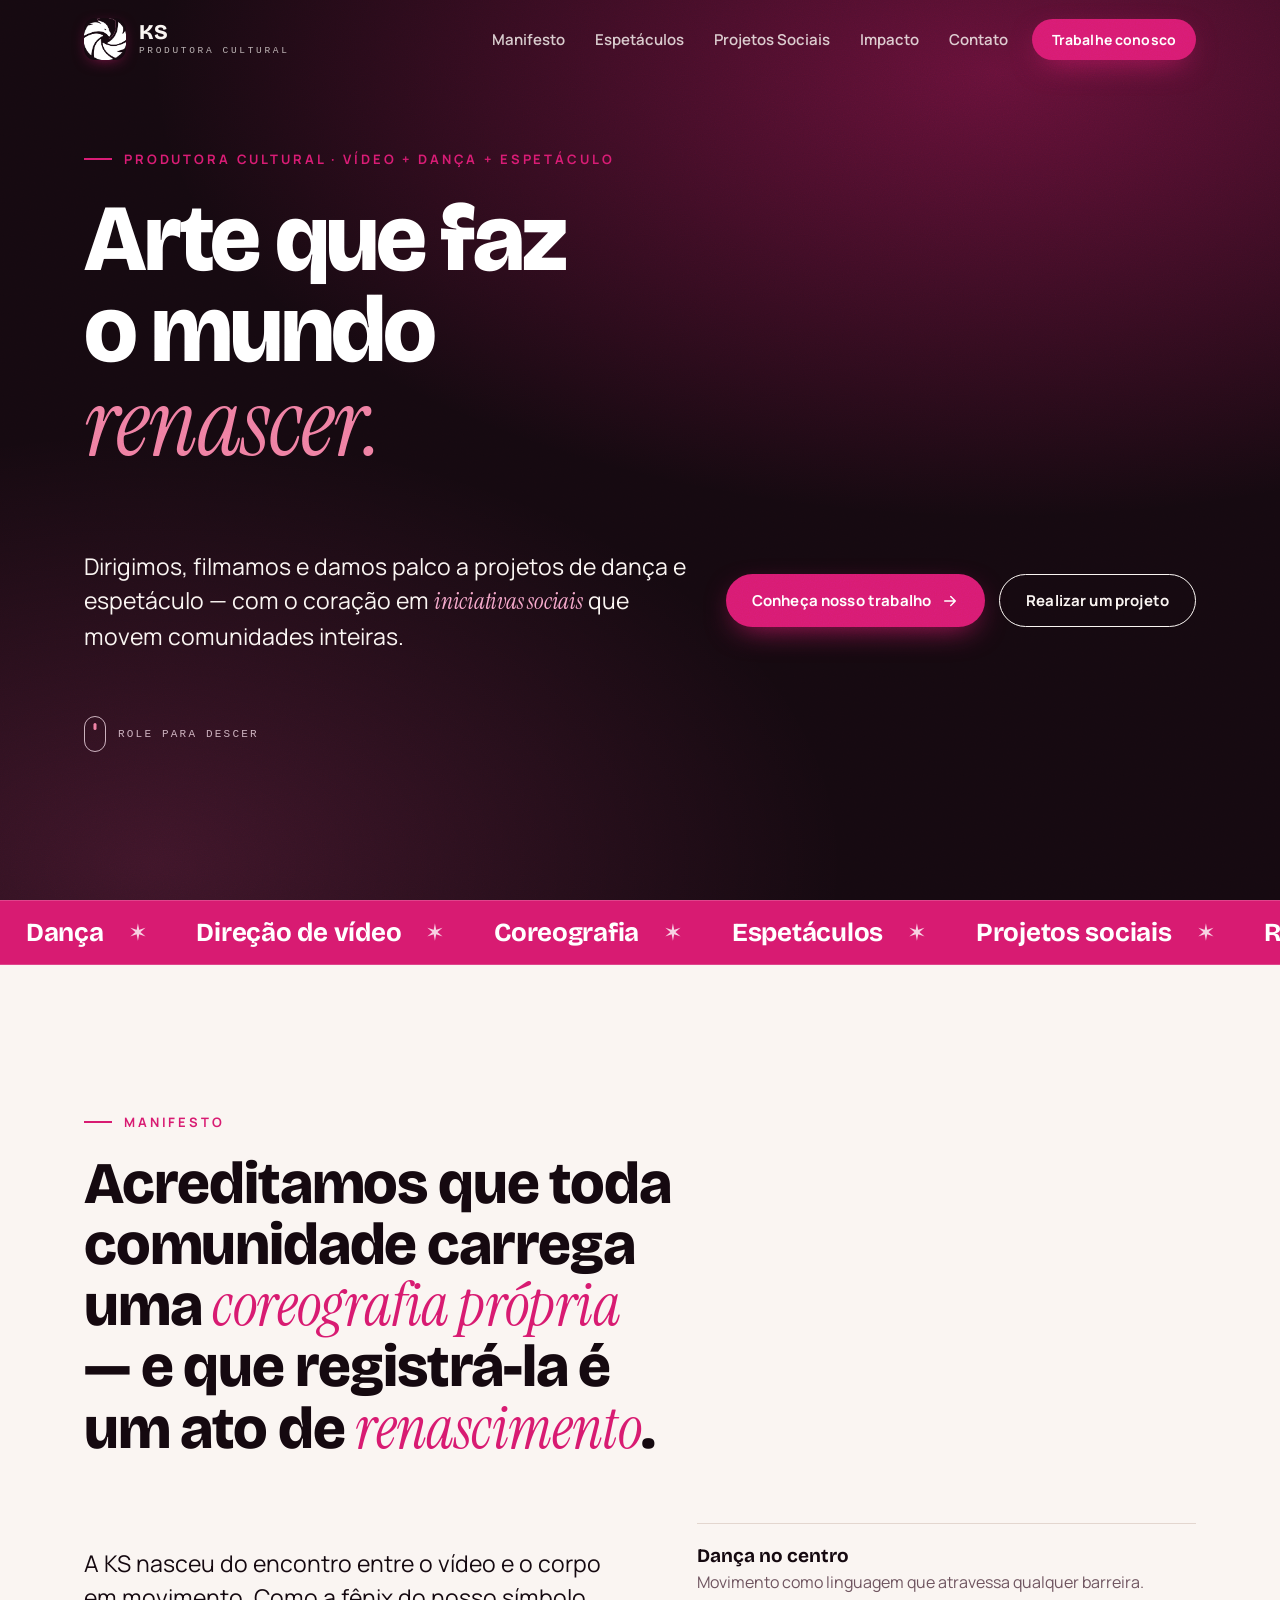
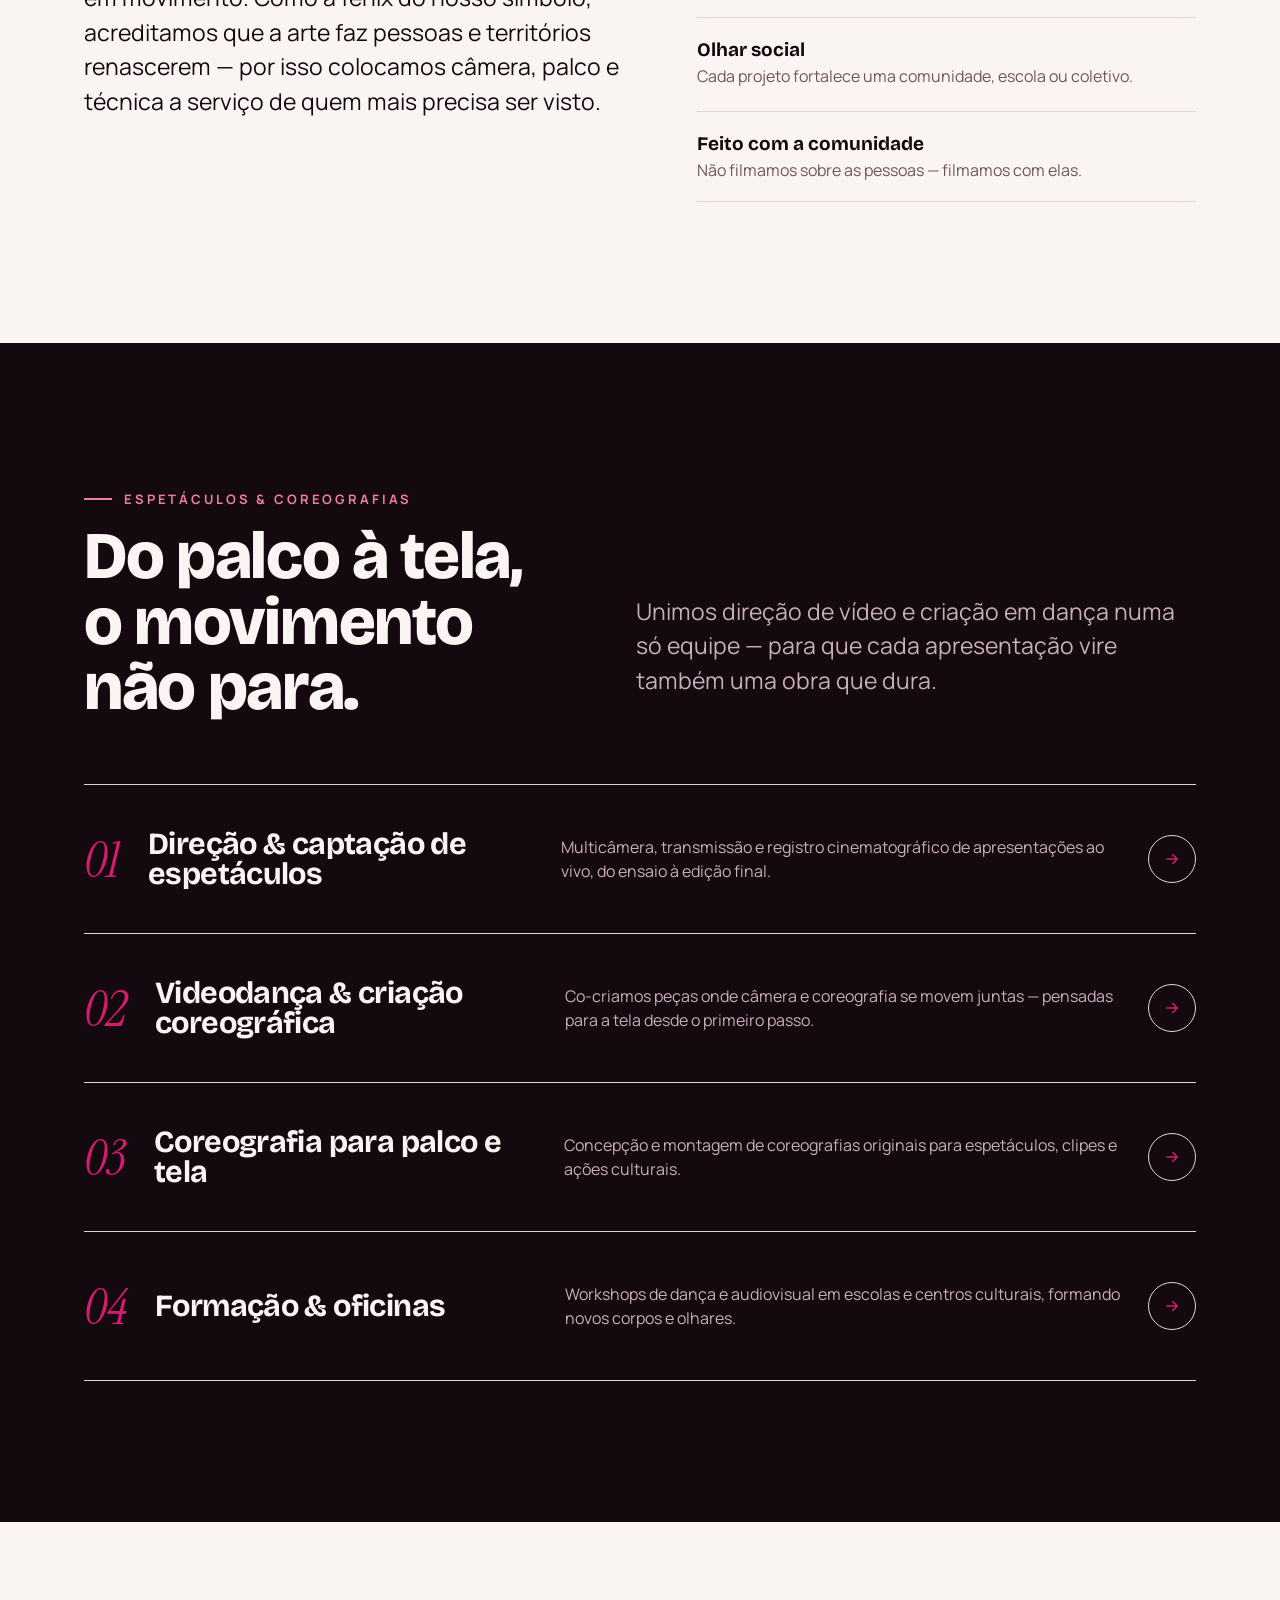
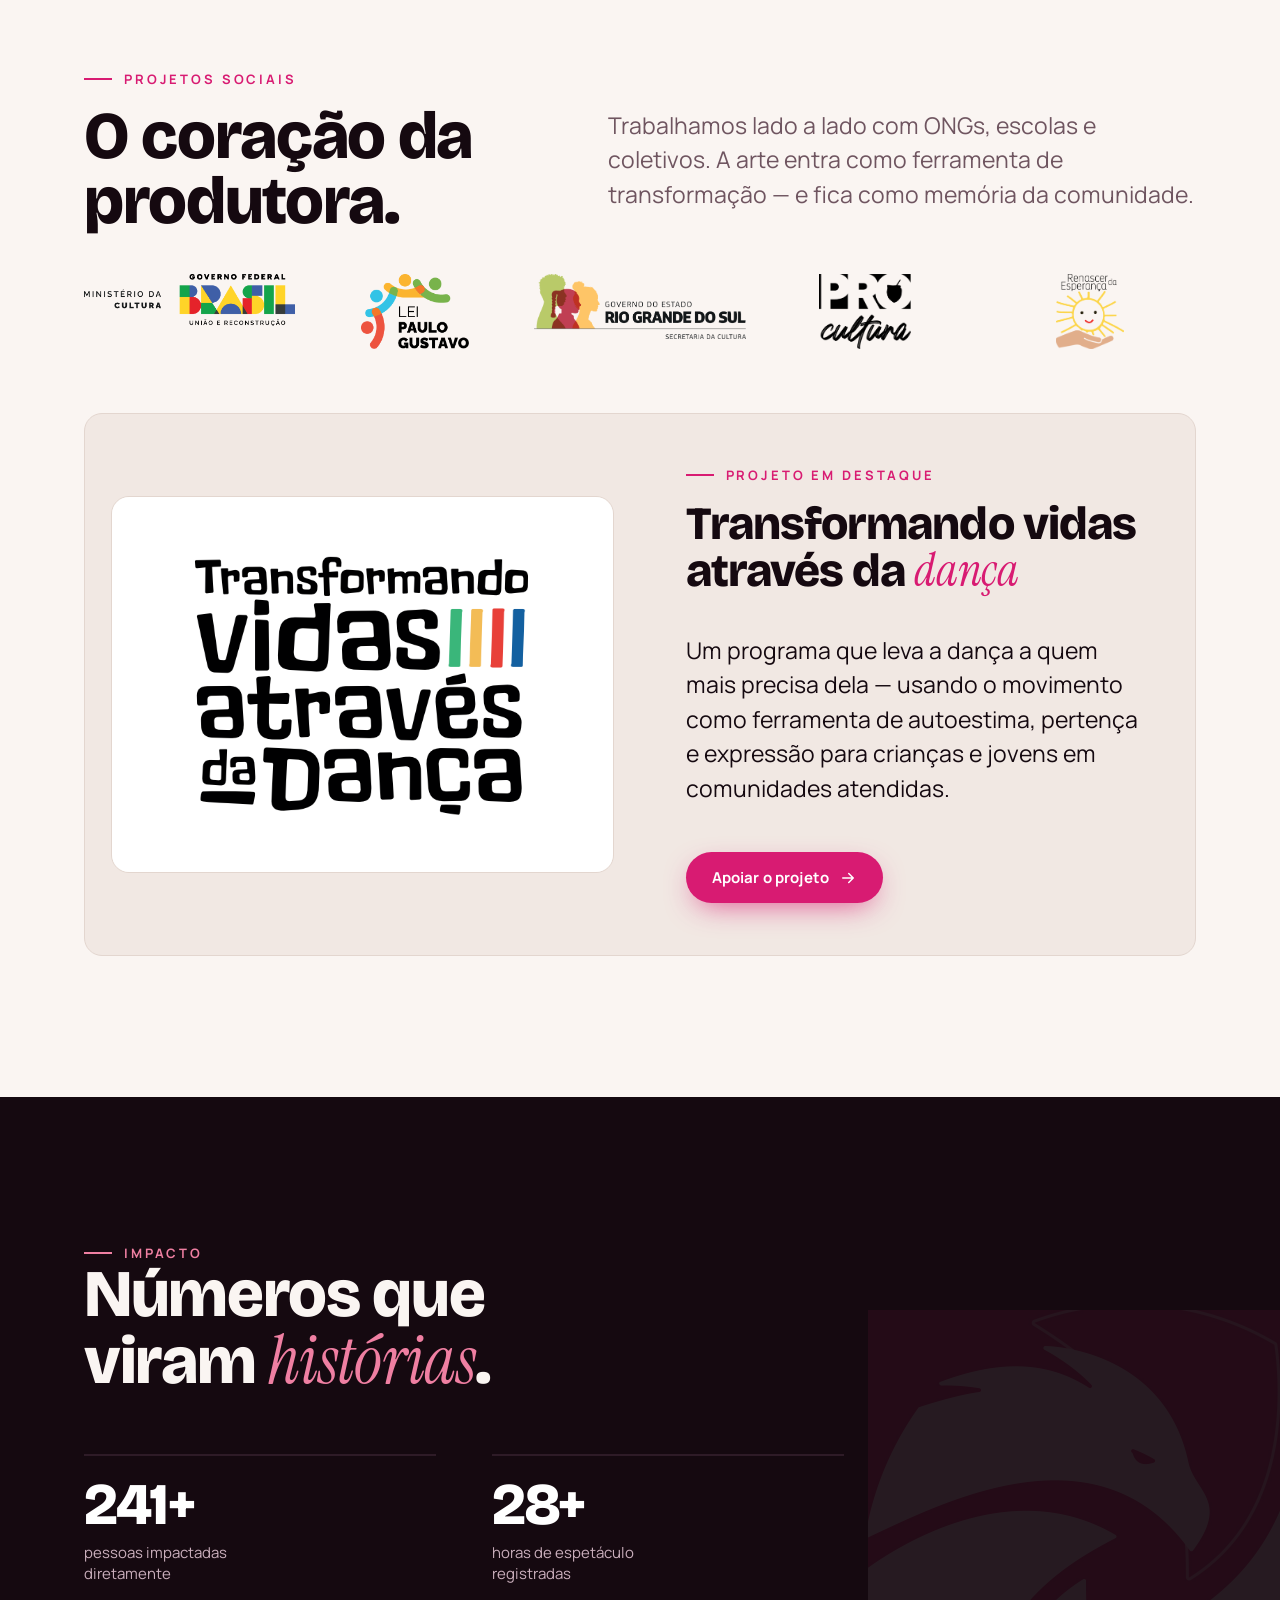
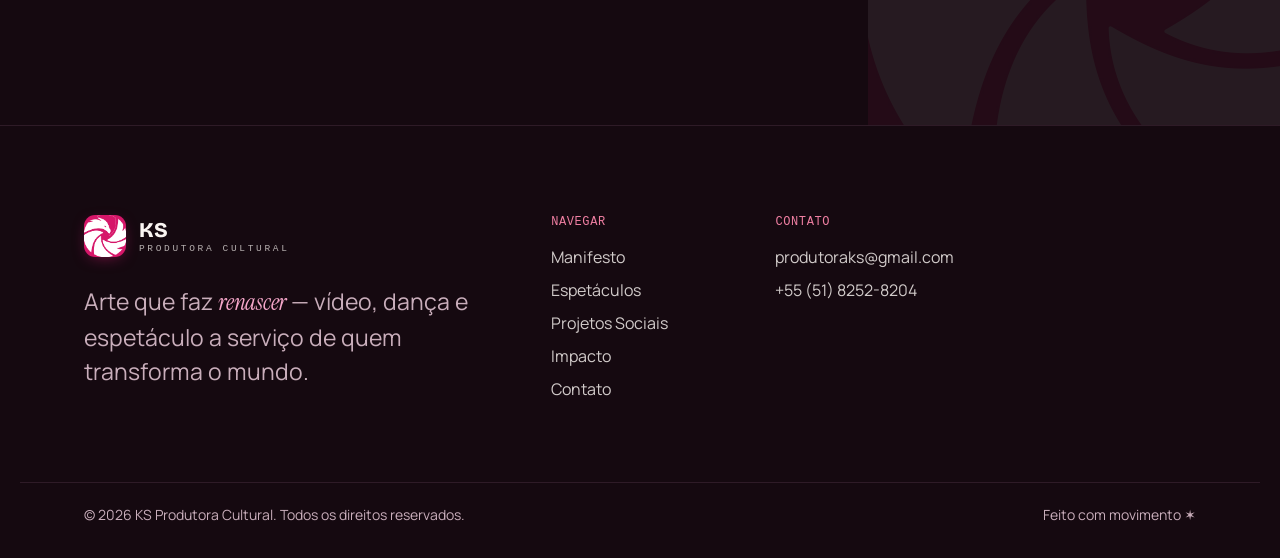
==== index.html @ 40578c67 "first" ====
<!DOCTYPE html>
<html lang="pt-BR">
<head>
  <meta charset="UTF-8" />
  <meta name="viewport" content="width=device-width, initial-scale=1.0" />
  <title>KS — Produtora Cultural · vídeo, dança e transformação</title>
  <meta name="description" content="Produtora cultural de vídeo, dança e espetáculo, com foco em projetos sociais que transformam comunidades." />

  <!-- fonts -->
  <link rel="preconnect" href="https://fonts.googleapis.com" />
  <link rel="preconnect" href="https://fonts.gstatic.com" crossorigin />
  <link href="https://fonts.googleapis.com/css2?family=Bricolage+Grotesque:opsz,wght@12..96,400;12..96,600;12..96,700;12..96,800&family=Manrope:wght@400;500;600;700;800&family=Instrument+Serif:ital@0;1&family=Anton&family=Archivo:wght@400..900&display=swap" rel="stylesheet" />

  <link rel="stylesheet" href="css/styles.css" />
  <link rel="stylesheet" href="css/layout.css" />
  <link rel="stylesheet" href="css/sections.css" />
</head>
<body>
  <!-- ===================== NAV ===================== -->
  <header class="nav" id="nav">
    <div class="nav__inner wrap">
      <a href="#home" class="logo" aria-label="KS Produtora Cultural — início" data-nav-close>
        <span class="logo__mark"><img src="assets/logo.webp" alt="" /></span>
        <span class="logo__words">
          <strong>KS</strong>
          <em>produtora cultural</em>
        </span>
      </a>
      <nav class="nav__links" aria-label="Principal">
        <a href="#manifesto">Manifesto</a>
        <a href="#palco">Espetáculos</a>
        <a href="#social">Projetos Sociais</a>
        <a href="#impacto">Impacto</a>
        <a href="#contato">Contato</a>
      </nav>
      <a href="#contato" class="btn btn--mag nav__cta">Trabalhe conosco</a>
      <button class="nav__burger" id="burger" aria-label="Abrir menu" aria-expanded="false">
        <span></span><span></span><span></span>
      </button>
    </div>
    <div class="nav__sheet" id="navSheet">
      <a href="#manifesto" data-nav-close><span class="mono">01</span> Manifesto</a>
      <a href="#palco" data-nav-close><span class="mono">02</span> Espetáculos</a>
      <a href="#social" data-nav-close><span class="mono">03</span> Projetos Sociais</a>
      <a href="#impacto" data-nav-close><span class="mono">04</span> Impacto</a>
      <a href="#contato" data-nav-close><span class="mono">05</span> Contato</a>
      <a href="#contato" data-nav-close class="btn btn--mag" style="margin-top:18px;align-self:flex-start;">
        Trabalhe conosco
        <svg width="18" height="18" viewBox="0 0 24 24" fill="none" aria-hidden="true"><path d="M5 12h14M13 6l6 6-6 6" stroke="currentColor" stroke-width="2" stroke-linecap="round" stroke-linejoin="round"></path></svg>
      </a>
    </div>
  </header>

  <main>
    <!-- ===================== HERO ===================== -->
    <section id="home" class="hero">
      <div class="hero__bg">
      </div>
      <div class="hero__inner wrap">
        <span class="eyebrow hero__eyebrow">Produtora cultural · vídeo + dança + espetáculo</span>
        <h1 class="display hero__title">
          <span class="line"><span>Arte que faz o mundo</span></span>
          <span class="line line--rot">
            <span class="rotator"><span class="rotator__word serif-accent" id="rotator">renascer.</span></span>
          </span>
        </h1>

        <div class="hero__foot">
          <p class="lead">
            Dirigimos, filmamos e damos palco a projetos de dança e espetáculo — com o
            coração em <span class="serif-accent" style="color:var(--pink-soft);">iniciativas sociais</span> que
            movem comunidades inteiras.
          </p>
          <div class="hero__cta">
            <a href="#palco" class="btn btn--mag btn--arrow">Conheça nosso trabalho
              <svg width="18" height="18" viewBox="0 0 24 24" fill="none" aria-hidden="true"><path d="M5 12h14M13 6l6 6-6 6" stroke="currentColor" stroke-width="2" stroke-linecap="round" stroke-linejoin="round"></path></svg>
            </a>
            <a href="#contato" class="btn btn--ghost"><span>Realizar um projeto</span></a>
          </div>
        </div>

        <div class="hero__scroll">
          <span class="dot"></span> role para descer
        </div>
      </div>
    </section>

    <!-- ===================== MARQUEE ===================== -->
    <div class="marquee" aria-hidden="true">
      <div class="marquee__track">
        <span>Dança</span><span>Direção de vídeo</span><span>Coreografia</span><span>Espetáculos</span><span>Projetos sociais</span><span>Registro de palco</span><span>Videodança</span><span>Formação</span><span>Dança</span><span>Direção de vídeo</span><span>Coreografia</span><span>Espetáculos</span><span>Projetos sociais</span><span>Registro de palco</span><span>Videodança</span><span>Formação</span>
      </div>
    </div>

    <!-- ===================== MANIFESTO ===================== -->
    <section id="manifesto" class="section section--light manifesto">
      <div class="wrap">
        <span class="eyebrow reveal">Manifesto</span>
        <h2 class="manifesto__big reveal">
          Acreditamos que toda comunidade carrega uma
          <span class="serif-accent" style="color:var(--magenta);">coreografia própria</span> —
          e que registrá-la é um ato de <span class="serif-accent" style="color:var(--magenta);">renascimento</span>.
        </h2>
        <div class="manifesto__grid">
          <p class="lead reveal">
            A KS nasceu do encontro entre o vídeo e o corpo em movimento. Como a fênix do nosso
            símbolo, acreditamos que a arte faz pessoas e territórios renascerem — por isso colocamos
            câmera, palco e técnica a serviço de quem mais precisa ser visto.
          </p>
          <ul class="manifesto__list reveal">
            <li><strong>Dança no centro</strong><span class="muted">Movimento como linguagem que atravessa qualquer barreira.</span></li>
            <li><strong>Olhar social</strong><span class="muted">Cada projeto fortalece uma comunidade, escola ou coletivo.</span></li>
            <li><strong>Feito com a comunidade</strong><span class="muted">Não filmamos sobre as pessoas — filmamos com elas.</span></li>
          </ul>
        </div>
      </div>
    </section>

    <!-- ===================== PALCO ===================== -->
    <section id="palco" class="section section--ink palco">
      <div class="wrap">
        <div class="sec-head reveal">
          <div>
            <span class="eyebrow">Espetáculos & Coreografias</span>
            <h2 class="h2">Do palco à tela,<br />o movimento não para.</h2>
          </div>
          <p class="lead muted" style="max-width:40ch;">
            Unimos direção de vídeo e criação em dança numa só equipe — para que cada
            apresentação vire também uma obra que dura.
          </p>
        </div>
        <div class="palco__rows">
          <article class="palco__row reveal">
            <span class="palco__n serif-accent">01</span>
            <h3 class="h3 palco__t">Direção & captação de espetáculos</h3>
            <p class="palco__d muted">Multicâmera, transmissão e registro cinematográfico de apresentações ao vivo, do ensaio à edição final.</p>
            <span class="palco__arrow"><svg width="18" height="18" viewBox="0 0 24 24" fill="none" aria-hidden="true"><path d="M5 12h14M13 6l6 6-6 6" stroke="currentColor" stroke-width="2" stroke-linecap="round" stroke-linejoin="round"></path></svg></span>
          </article>
          <article class="palco__row reveal">
            <span class="palco__n serif-accent">02</span>
            <h3 class="h3 palco__t">Videodança & criação coreográfica</h3>
            <p class="palco__d muted">Co-criamos peças onde câmera e coreografia se movem juntas — pensadas para a tela desde o primeiro passo.</p>
            <span class="palco__arrow"><svg width="18" height="18" viewBox="0 0 24 24" fill="none" aria-hidden="true"><path d="M5 12h14M13 6l6 6-6 6" stroke="currentColor" stroke-width="2" stroke-linecap="round" stroke-linejoin="round"></path></svg></span>
          </article>
          <article class="palco__row reveal">
            <span class="palco__n serif-accent">03</span>
            <h3 class="h3 palco__t">Coreografia para palco e tela</h3>
            <p class="palco__d muted">Concepção e montagem de coreografias originais para espetáculos, clipes e ações culturais.</p>
            <span class="palco__arrow"><svg width="18" height="18" viewBox="0 0 24 24" fill="none" aria-hidden="true"><path d="M5 12h14M13 6l6 6-6 6" stroke="currentColor" stroke-width="2" stroke-linecap="round" stroke-linejoin="round"></path></svg></span>
          </article>
          <article class="palco__row reveal">
            <span class="palco__n serif-accent">04</span>
            <h3 class="h3 palco__t">Formação & oficinas</h3>
            <p class="palco__d muted">Workshops de dança e audiovisual em escolas e centros culturais, formando novos corpos e olhares.</p>
            <span class="palco__arrow"><svg width="18" height="18" viewBox="0 0 24 24" fill="none" aria-hidden="true"><path d="M5 12h14M13 6l6 6-6 6" stroke="currentColor" stroke-width="2" stroke-linecap="round" stroke-linejoin="round"></path></svg></span>
          </article>
        </div>
      </div>
    </section>

    <!-- ===================== SOCIAL ===================== -->
    <section id="social" class="section section--light social">
      <div class="wrap">
        <div class="sec-head reveal">
          <div>
            <span class="eyebrow">Projetos Sociais</span>
            <h2 class="h2">O coração da<br />produtora.</h2>
          </div>
          <p class="lead muted" style="max-width:42ch;">
            Trabalhamos lado a lado com ONGs, escolas e coletivos. A arte entra como
            ferramenta de transformação — e fica como memória da comunidade.
          </p>
    
      <div class="parceiros-logo">
        <div class="logos reveal">
          <img class="logo-ph" src="assets/parceiros/logo-09.png" />            
          <img class="logo-ph" src="assets/parceiros/logo-05.png" />
          <img class="logo-ph" src="assets/parceiros/logo-07.png" />
          <img class="logo-ph" src="assets/parceiros/logo-06.png" />
          <img class="logo-ph" src="assets/parceiros/logo-08.png" />            
        </div>
      </div>

        </div>

        <article class="feature reveal">
          <div class="ph feature__ph">
            <!-- <span class="ph__tag">logotipo do projeto</span> -->
              <img src="assets/logo-tvad.png" alt="Crianças dançando em um palco, sorrindo e se divertindo." />
          </div>
          <div class="feature__body">
            <span class="eyebrow">Projeto em destaque</span>
            <h3 class="feature__title">
              Transformando vidas através da
              <span class="serif-accent" style="color:var(--magenta);">dança</span>
            </h3>
            <p class="lead" style="max-width:46ch;">
              Um programa que leva a dança a quem mais precisa dela — usando o movimento
              como ferramenta de autoestima, pertença e expressão para crianças e jovens
              em comunidades atendidas.
            </p>
            <a href="#contato" class="btn btn--mag btn--arrow" style="margin-top:8px;">
              Apoiar o projeto
              <svg width="18" height="18" viewBox="0 0 24 24" fill="none" aria-hidden="true"><path d="M5 12h14M13 6l6 6-6 6" stroke="currentColor" stroke-width="2" stroke-linecap="round" stroke-linejoin="round"></path></svg>
            </a>
          </div>
        </article>
      </div>
    </section>
    

    <!-- ===================== IMPACTO ===================== -->
    <section id="impacto" class="section section--ink impacto">
      <img class="impacto__ghost" src="assets/logo.jpg" alt="" aria-hidden="true" />
      <div class="wrap">
        <span class="eyebrow reveal">Impacto</span>
        <h2 class="h2 reveal" style="max-width:16ch;margin-bottom:8px;">
          Números que viram <span class="serif-accent" style="color:var(--magenta-bright);">histórias</span>.
        </h2>
        <div class="stats">
          <div class="stat reveal">
            <span class="stat__n"><span class="countup" data-to="500" data-suffix="+">0</span></span>
            <span class="stat__l muted">pessoas impactadas diretamente</span>
          </div>
          <div class="stat reveal">
            <span class="stat__n"><span class="countup" data-to="60" data-suffix="+">0</span></span>
            <span class="stat__l muted">horas de espetáculo registradas</span>
          </div>
        </div>
      </div>
    </section>


    <!-- ===================== CONTATO ===================== -->
    <!-- <section id="contato" class="section section--light contato">
      <div class="wrap contato__grid">
        <div class="contato__left reveal">
          <span class="eyebrow">Contato</span>
          <h2 class="display contato__big">
            Vamos<br />criar<br /><span class="serif-accent" style="color:var(--magenta);">juntos?</span>
          </h2>
          <p class="lead muted" style="margin-top:20px;">
            Tem um projeto social, espetáculo ou edital em mente? Conte pra gente —
            respondemos em até 2 dias úteis.
          </p>
          <div class="contato__direct">
            <a href="mailto:produtoraks@gmail.com" class="contato__email">produtoraks@gmail.com</a>
          </div>
        </div>

        <form class="contato__form reveal" id="contatoForm">
          <label class="field">
            <span>Nome</span>
            <input required name="nome" placeholder="Seu nome ou organização" />
          </label>
          <label class="field">
            <span>E-mail</span>
            <input required type="email" name="email" placeholder="voce@email.com" />
          </label>
          <label class="field">
            <span>Tipo de projeto</span>
            <select name="tipo">
              <option>Projeto social</option>
              <option>Espetáculo / registro de palco</option>
              <option>Videodança / criação</option>
              <option>Edital / captação</option>
              <option>Outro</option>
            </select>
          </label>
          <label class="field">
            <span>Mensagem</span>
            <textarea required name="msg" rows="4" placeholder="Conte sobre a sua ideia…"></textarea>
          </label>
          <button type="submit" class="btn btn--mag btn--arrow" style="justify-content:center;">
            Enviar mensagem
            <svg width="18" height="18" viewBox="0 0 24 24" fill="none" aria-hidden="true"><path d="M5 12h14M13 6l6 6-6 6" stroke="currentColor" stroke-width="2" stroke-linecap="round" stroke-linejoin="round"></path></svg>
          </button>
        </form>
      </div>
    </section> -->
  </main>

  <!-- ===================== FOOTER ===================== -->
  <footer class="footer section--ink">
    <div class="wrap footer__top">
      <div class="footer__brand">
        <a href="#home" class="logo" aria-label="KS Produtora Cultural — início" data-nav-close>
          <span class="logo__mark"><img src="assets/logo.jpg" alt="" /></span>
          <span class="logo__words">
            <strong>KS</strong>
            <em>produtora cultural</em>
          </span>
        </a>
        <p class="lead muted" style="margin-top:22px;max-width:34ch;">
          Arte que faz <span class="serif-accent" style="color:var(--pink-soft);">renascer</span> —
          vídeo, dança e espetáculo a serviço de quem transforma o mundo.
        </p>
      </div>
      <div class="footer__cols">
        <div>
          <span class="mono footer__h">NAVEGAR</span>
          <a href="#manifesto">Manifesto</a>
          <a href="#palco">Espetáculos</a>
          <a href="#social">Projetos Sociais</a>
          <a href="#impacto">Impacto</a>
          <a href="#contato">Contato</a>
        </div>
        <div>
          <span class="mono footer__h">CONTATO</span>
          <a href="mailto:produtoraks@gmail.com">produtoraks@gmail.com</a>
          <a href="tel:+555182528204">+55 (51) 8252-8204</a>
        </div>
      </div>
    </div>
    <div class="wrap footer__bot">
      <span class="muted">© <span id="year">2026</span> KS Produtora Cultural. Todos os direitos reservados.</span>
      <span class="muted">Feito com movimento ✶</span>
    </div>
  </footer>

  <!-- app (JS puro) -->
  <script src="js/main.js"></script>
</body>
</html>
---- css/styles.css ----
/* ============================================================
   KS — Produtora Cultural  ·  base styles
   ============================================================ */

:root {
  /* brand */
  --magenta: #d81b72;
  --magenta-bright: #ff4d9d;
  --pink-soft: #f7a8cb;
  --pink-line: #ef8fbb;

  /* neutrals — warm */
  --ink: #150910;          /* near-black warm plum */
  --ink-2: #21121b;        /* raised dark surface */
  --ink-3: #2e1b27;        /* hairlines on dark */
  --cream: #faf5f2;        /* warm off-white */
  --cream-2: #f1e8e3;      /* raised light surface */
  --line-light: #e3d6cf;   /* hairlines on light */
  --muted-on-dark: #c9aebb;
  --muted-on-light: #6f5560;

  /* type */
  --display: "Bricolage Grotesque", "Arial Black", sans-serif;
  --serif: "Instrument Serif", Georgia, serif;
  --body: "Manrope", system-ui, sans-serif;

  --maxw: 1240px;
  --gut: clamp(20px, 5vw, 64px);
  --radius: 18px;

  color-scheme: dark;
}

* { box-sizing: border-box; }

html { scroll-behavior: smooth; }

body {
  margin: 0;
  font-family: var(--body);
  background: var(--ink);
  color: var(--cream);
  -webkit-font-smoothing: antialiased;
  text-rendering: optimizeLegibility;
  overflow-x: hidden;
}

img { max-width: 100%; display: block; }
a { color: inherit; text-decoration: none; }
button { font-family: inherit; cursor: pointer; }

::selection { background: var(--magenta); color: #fff; }

/* ---------- layout primitives ---------- */
.wrap { max-width: var(--maxw); margin: 0 auto; padding-inline: var(--gut); }
.section { padding-block: clamp(72px, 11vw, 150px); position: relative; }
.section--light { background: var(--cream); color: var(--ink); }
.section--ink { background: var(--ink); color: var(--cream); }

/* ---------- type scale ---------- */
.eyebrow {
  font-family: var(--body);
  font-weight: 700;
  font-size: 13px;
  letter-spacing: .22em;
  text-transform: uppercase;
  display: inline-flex;
  align-items: center;
  gap: 12px;
  color: var(--magenta);
}
.eyebrow::before {
  content: "";
  width: 28px; height: 2px;
  background: currentColor;
  display: inline-block;
}
.section--ink .eyebrow { color: var(--magenta-bright); }

h1, h2, h3 { font-family: var(--display); font-weight: 800; margin: 0; line-height: 0.98; letter-spacing: -0.02em; }

.display {
  font-size: clamp(48px, 9vw, 132px);
  line-height: 0.92;
  letter-spacing: -0.03em;
  text-wrap: balance;
}
.h2 { font-size: clamp(34px, 5.2vw, 72px); text-wrap: balance; }
.h3 { font-size: clamp(22px, 2.4vw, 32px); }

.serif-accent {
  font-family: var(--serif);
  font-weight: 400;
  font-style: italic;
  letter-spacing: -0.01em;
}

.lead {
  font-size: clamp(18px, 2vw, 23px);
  line-height: 1.5;
  font-weight: 400;
  max-width: 62ch;
}
.muted { color: var(--muted-on-light); }
.section--ink .muted { color: var(--muted-on-dark); }

/* ---------- buttons ---------- */
.btn {
  display: inline-flex; align-items: center; gap: 10px;
  border: none; border-radius: 100px;
  padding: 15px 26px;
  font-weight: 700; font-size: 15px; letter-spacing: .01em;
  transition: transform .25s cubic-bezier(.2,.8,.2,1), background .2s, color .2s, box-shadow .25s;
  white-space: nowrap;
}
.btn:hover { transform: translateY(-2px); }
.btn--mag { background: var(--magenta); color: #fff; box-shadow: 0 10px 30px -10px rgba(216,27,114,.8); }
.btn--mag:hover { background: var(--magenta-bright); box-shadow: 0 16px 40px -12px rgba(255,77,157,.9); }
.btn--ghost { background: transparent; color: inherit; border: 1.5px solid currentColor; }
.btn--ghost:hover { background: currentColor; }
.btn--ghost:hover span { color: var(--ink); }
.section--light .btn--ghost:hover span { color: var(--cream-2); }
.btn--arrow svg { transition: transform .25s; }
.btn--arrow:hover svg { transform: translateX(4px); }

/* ---------- reveal on scroll ---------- */
.reveal {
  opacity: 0;
  transform: translateY(28px);
  transition: opacity .8s cubic-bezier(.2,.7,.2,1), transform .8s cubic-bezier(.2,.7,.2,1);
}
.reveal.in { opacity: 1; transform: none; }
/* frozen-clock contexts (no rAF/IO/transitions): show everything instantly */
html.anim-frozen .reveal { opacity: 1 !important; transform: none !important; transition: none !important; }
@media (prefers-reduced-motion: reduce) {
  .reveal { opacity: 1; transform: none; transition: none; }
  html { scroll-behavior: auto; }
}

/* ---------- image placeholders ---------- */
.ph {
  position: relative;
  background-color: var(--ink-2);
  background-image:
    repeating-linear-gradient(135deg,
      rgba(255,255,255,.035) 0 2px,
      transparent 2px 11px);
  border: 1px solid var(--ink-3);
  border-radius: var(--radius);
  overflow: hidden;
  display: flex; align-items: flex-end;
}
.section--light .ph {
  background-color: var(--cream-2);
  background-image:
    repeating-linear-gradient(135deg,
      rgba(0,0,0,.035) 0 2px,
      transparent 2px 11px);
  border-color: var(--line-light);
}
.ph__tag {
  font-family: ui-monospace, "SF Mono", Menlo, monospace;
  font-size: 11px;
  letter-spacing: .04em;
  color: var(--muted-on-dark);
  background: rgba(0,0,0,.45);
  backdrop-filter: blur(4px);
  padding: 5px 9px;
  border-radius: 7px;
  margin: 12px;
}
.section--light .ph__tag { color: var(--muted-on-light); background: rgba(255,255,255,.6); }

/* monospace UI label */
.mono {
  font-family: ui-monospace, "SF Mono", Menlo, monospace;
  font-size: 12px; letter-spacing: .05em;
}

/* hide scrollbar utility */
.no-sb { scrollbar-width: none; }
.no-sb::-webkit-scrollbar { display: none; }

/* ---------- tweak: disable motion ---------- */
.no-motion *, .no-motion *::after, .no-motion *::before {
  animation-duration: 0s !important;
  animation-iteration-count: 1 !important;
}
.no-motion .hero__ghost, .no-motion .impacto__ghost { animation: none !important; }
.no-motion .reveal { opacity: 1 !important; transform: none !important; }

/* ---------- tweak: film grain overlay ---------- */
.has-grain::after {
  content: "";
  position: fixed; inset: 0; z-index: 200; pointer-events: none;
  opacity: .5; mix-blend-mode: overlay;
  background-image: url("data:image/svg+xml,%3Csvg xmlns='http://www.w3.org/2000/svg' width='160' height='160'%3E%3Cfilter id='n'%3E%3CfeTurbulence type='fractalNoise' baseFrequency='0.85' numOctaves='2' stitchTiles='stitch'/%3E%3C/filter%3E%3Crect width='100%25' height='100%25' filter='url(%23n)' opacity='0.32'/%3E%3C/svg%3E");
}
---- css/layout.css ----
/* ============================================================
   layout.css — nav, logo, footer, hero, sections
   ============================================================ */

/* ---------------- NAV ---------------- */
.nav {
  position: fixed; inset: 0 0 auto 0; z-index: 90;
  transition: background .35s, box-shadow .35s, border-color .35s;
  border-bottom: 1px solid transparent;
}
.nav--solid {
  background: rgba(21,9,16);
  backdrop-filter: blur(14px) saturate(140%);
  border-bottom-color: var(--ink-3);
}
.nav__inner {
  display: flex; align-items: center; gap: 24px;
  height: 78px;
}
.nav__links {
  display: flex; gap: 30px; margin-left: auto;
  font-weight: 600; font-size: 15px;
}
.nav__links a { position: relative; padding: 4px 0; color: var(--cream); opacity: .82; transition: opacity .2s; }
.nav__links a:hover { opacity: 1; }
.nav__links a::after {
  content: ""; position: absolute; left: 0; bottom: -2px; height: 2px; width: 0;
  background: var(--magenta-bright); transition: width .25s;
}
.nav__links a:hover::after { width: 100%; }
.nav__cta { padding: 11px 20px; font-size: 14px; }

/* logo */
.logo { display: inline-flex; align-items: center; gap: 13px; }
.logo__mark {
  width: 42px; height: 42px; border-radius: 11px; overflow: hidden;
  flex: 0 0 auto; box-shadow: 0 4px 16px -6px rgba(216,27,114,.7);
}
.logo__mark img { width: 100%; height: 100%; object-fit: cover; }
.logo__words { display: flex; flex-direction: column; line-height: 1; }
.logo__words strong { font-family: var(--display); font-weight: 800; font-size: 21px; letter-spacing: .02em; }
.logo__words em {
  font-style: normal; font-family: ui-monospace, Menlo, monospace;
  font-size: 9.5px; letter-spacing: .28em; text-transform: uppercase; opacity: .7; margin-top: 3px;
}

/* burger */
.nav__burger { display: none; width: 44px; height: 44px; background: none; border: none; position: relative; margin-left: auto; }
.nav__burger span {
  position: absolute; left: 10px; right: 10px; height: 2px; background: var(--cream);
  transition: transform .3s, opacity .2s; border-radius: 2px;
}
.nav__burger span:nth-child(1) { top: 15px; }
.nav__burger span:nth-child(2) { top: 21px; }
.nav__burger span:nth-child(3) { top: 27px; }
.nav__burger.is-open span:nth-child(1) { transform: translateY(6px) rotate(45deg); }
.nav__burger.is-open span:nth-child(2) { opacity: 0; }
.nav__burger.is-open span:nth-child(3) { transform: translateY(-6px) rotate(-45deg); }

/* mobile sheet */
.nav__sheet {
  position: fixed; inset: 78px 0 0 0; z-index: 89;
  background: var(--ink); padding: 36px var(--gut);
  display: flex; flex-direction: column; gap: 6px;
  overflow-y: auto;
  visibility: hidden; pointer-events: none;
  transform: translateY(-110%);
  transition: transform .45s cubic-bezier(.2,.8,.2,1);
  border-top: 1px solid var(--ink-3);
}
.nav__sheet.is-open { transform: none; visibility: visible; pointer-events: auto; }
.nav__sheet a:not(.btn) {
  font-family: var(--display); font-weight: 700; font-size: 32px;
  padding: 12px 0; display: flex; align-items: baseline; gap: 14px;
  opacity: 0; transform: translateX(-16px); transition: opacity .4s, transform .4s;
}
.nav__sheet.is-open a:not(.btn) { opacity: 1; transform: none; }
.nav__sheet a .mono { color: var(--magenta-bright); font-size: 15px; }

@media (max-width: 900px) {
  .nav__links, .nav__cta { display: none; }
  .nav__burger { display: block; }
}

/* ---------------- HERO ---------------- */
.hero {
  position: relative; min-height: 100svh;
  display: flex; flex-direction: column; justify-content: center;
  overflow: hidden;
}
.hero__bg { position: absolute; inset: 0; z-index: 0; }
.hero__bg::after {
  content: ""; position: absolute; inset: 0;
  background:
    radial-gradient(120% 90% at 78% 8%, rgba(216,27,114,.42), transparent 55%),
    radial-gradient(90% 80% at 12% 96%, rgba(255,77,157,.18), transparent 60%),
    linear-gradient(180deg, rgba(21,9,16,.2), rgba(21,9,16,.86) 78%, var(--ink));
}
.hero__bg .ph { position: absolute; inset: 0; border: none; border-radius: 0; }
.hero__bg .ph__tag { position: absolute; top: 96px; right: 24px; margin: 0; z-index: 3; }

/* big spinning aperture ghost behind text */
.hero__ghost {
  position: absolute; z-index: 1; pointer-events: none;
  right: -8%; top: 50%; transform: translateY(-50%);
  width: min(58vw, 720px); aspect-ratio: 1; opacity: .14;
  mix-blend-mode: screen;
  animation: spin 60s linear infinite;
}
@keyframes spin { to { transform: translateY(-50%) rotate(360deg); } }
@media (prefers-reduced-motion: reduce) { .hero__ghost { animation: none; } }

.hero__inner { position: relative; z-index: 2; width: 100%; }
.hero__eyebrow { margin-bottom: 26px; }
.hero__title { color: #fff; font-size: clamp(46px, 7.4vw, 112px); line-height: 0.96; max-width: 15ch; }
.hero__title .line { display: block; }
.hero__title .line > span { display: inline-block; }
.line--rot { margin-top: .02em; }

/* kinetic rotating word */
.rotator { display: inline-block; }
.rotator__word { display: inline-block; color: var(--magenta-bright); }

.hero__foot {
  margin-top: clamp(34px, 5vw, 56px);
  display: flex; flex-wrap: wrap; align-items: center; gap: 22px 30px;
}
.hero__foot .lead { flex: 1 1 320px; }
.hero__cta { display: flex; gap: 14px; flex-wrap: wrap; }

.hero__scroll {
  margin-top: 40px; display: inline-flex; align-items: center; gap: 12px;
  font-family: ui-monospace, monospace; font-size: 11px; letter-spacing: .2em; text-transform: uppercase;
  color: var(--muted-on-dark);
}
.hero__scroll .dot { width: 22px; height: 36px; border: 1.5px solid var(--muted-on-dark); border-radius: 12px; position: relative; }
.hero__scroll .dot::after {
  content: ""; position: absolute; top: 6px; left: 50%; width: 3px; height: 7px; border-radius: 3px;
  background: var(--magenta-bright); transform: translateX(-50%);
  animation: scrolly 1.8s ease-in-out infinite;
}
@keyframes scrolly { 0%,100%{ opacity:0; transform: translate(-50%,0);} 40%{opacity:1;} 70%{ opacity:0; transform: translate(-50%,12px);} }

/* marquee strip */
.marquee {
  background: var(--magenta); color: #fff; overflow: hidden;
  border-block: 1px solid rgba(255,255,255,.18);
  padding-block: 16px;
}
.marquee__track { display: flex; gap: 0; white-space: nowrap; width: max-content; animation: slide 28s linear infinite; }
.marquee:hover .marquee__track { animation-play-state: paused; }
.marquee__track span {
  font-family: var(--display); font-weight: 700; font-size: clamp(18px, 2.2vw, 26px);
  letter-spacing: -.01em; padding-inline: 26px; display: inline-flex; align-items: center; gap: 26px;
}
.marquee__track span::after { content: "✶"; font-size: .7em; opacity: .8; }
@keyframes slide { to { transform: translateX(-50%); } }
@media (prefers-reduced-motion: reduce){ .marquee__track { animation: none; } }

/* ---------------- FOOTER ---------------- */
.footer { padding-block: clamp(56px, 7vw, 90px) 34px; border-top: 1px solid var(--ink-3); }
.footer__top { display: grid; grid-template-columns: 1.3fr 2fr; gap: 48px; }
.footer__cols { display: grid; grid-template-columns: repeat(3, 1fr); gap: 28px; }
.footer__cols > div { display: flex; flex-direction: column; gap: 11px; align-items: flex-start; }
.footer__h { color: var(--magenta-bright); margin-bottom: 6px; }
.footer__cols a { opacity: .82; transition: opacity .2s, color .2s; }
.footer__cols a:hover { opacity: 1; color: var(--pink-soft); }
.footer__bot {
  margin-top: clamp(40px, 6vw, 70px); padding-top: 22px; border-top: 1px solid var(--ink-3);
  display: flex; justify-content: space-between; gap: 16px; flex-wrap: wrap; font-size: 14px;
}
@media (max-width: 760px) {
  .footer__top { grid-template-columns: 1fr; gap: 36px; }
  .footer__cols { grid-template-columns: 1fr 1fr; }
}
---- css/sections.css ----
/* ============================================================
   sections.css — content sections, cards, lightbox
   ============================================================ */

/* shared section head */
.sec-head {
  display: flex; align-items: flex-end; justify-content: space-between;
  gap: 20px 40px; flex-wrap: wrap; margin-bottom: clamp(36px, 5vw, 64px);
}
.sec-head > :first-child { flex: 1 1 360px; min-width: 0; }
.sec-head .eyebrow { margin-bottom: 16px; }
.filters { flex: 0 0 auto; align-self: flex-end; }

/* ---------------- MANIFESTO ---------------- */
.manifesto__big {
  font-size: clamp(30px, 4.6vw, 60px); line-height: 1.04; letter-spacing: -.02em;
  max-width: 18ch; margin: 22px 0 clamp(40px, 5vw, 64px);
  text-wrap: balance;
}
.manifesto__grid { display: grid; grid-template-columns: 1.1fr 1fr; gap: clamp(32px, 5vw, 72px); align-items: start; }
.manifesto__list { list-style: none; margin: 0; padding: 0; display: grid; gap: 4px; }
.manifesto__list li {
  display: grid; gap: 4px; padding: 20px 0; border-top: 1px solid var(--line-light);
}
.manifesto__list li:last-child { border-bottom: 1px solid var(--line-light); }
.manifesto__list strong { font-family: var(--display); font-weight: 700; font-size: 19px; }
@media (max-width: 800px){ .manifesto__grid { grid-template-columns: 1fr; } }

/* ---------------- TRABALHOS ---------------- */
.filters { display: flex; gap: 8px; flex-wrap: wrap; }
.chip {
  border: 1px solid var(--ink-3); background: transparent; color: var(--cream);
  border-radius: 100px; padding: 9px 17px; font-size: 14px; font-weight: 600;
  transition: all .2s; opacity: .8;
}
.chip:hover { opacity: 1; border-color: var(--magenta-bright); }
.chip--on { background: var(--magenta); border-color: var(--magenta); color: #fff; opacity: 1; }

.work-grid { display: grid; grid-template-columns: repeat(3, 1fr); gap: 22px; }
.work {
  background: none; border: none; padding: 0; text-align: left; color: inherit;
  display: flex; flex-direction: column; gap: 16px; grid-column: span 1;
}
.work--wide { grid-column: span 2; }
.work__ph { aspect-ratio: 4/3; align-items: flex-start; }
.work--wide .work__ph { aspect-ratio: 16/8; }
.work__ph .ph__tag { align-self: flex-start; }
.work__play {
  position: absolute; inset: 0; margin: auto; width: 64px; height: 64px;
  display: grid; place-items: center; border-radius: 50%;
  background: var(--magenta); color: #fff;
  transform: scale(.7); opacity: 0; transition: transform .3s, opacity .3s, background .2s;
  box-shadow: 0 12px 30px -8px rgba(216,27,114,.9);
}
.work:hover .work__play { transform: scale(1); opacity: 1; }
.work:hover .work__ph { border-color: var(--magenta); }
.work__meta { display: flex; flex-direction: column; gap: 6px; }
.work__cat { color: var(--magenta-bright); }
.work__ph, .work__play { transition: all .35s cubic-bezier(.2,.8,.2,1); }
@media (max-width: 820px){
  .work-grid { grid-template-columns: 1fr 1fr; }
  .work--wide { grid-column: span 2; }
}
@media (max-width: 540px){
  .work-grid { grid-template-columns: 1fr; }
  .work--wide, .work { grid-column: span 1; }
}

/* ---------------- PALCO ---------------- */
.palco__rows { display: grid; }
.palco__row {
  display: grid; grid-template-columns: auto 1.1fr 1.6fr auto; gap: 28px; align-items: center;
  padding: clamp(22px, 3vw, 34px) 0; border-top: 1px solid var(--line-light);
  transition: padding-left .3s;
}
.palco__row:last-child { border-bottom: 1px solid var(--line-light); }
.palco__row:hover { padding-left: 12px; }
.palco__n { font-size: clamp(34px, 4vw, 52px); color: var(--magenta); line-height: 1; }
.palco__t { font-weight: 700; }
.palco__d { font-size: 16px; line-height: 1.5; }
.palco__arrow {
  width: 48px; height: 48px; border-radius: 50%; border: 1.5px solid var(--line-light);
  display: grid; place-items: center; color: var(--magenta); transition: all .25s;
}
.palco__row:hover .palco__arrow { background: var(--magenta); color: #fff; border-color: var(--magenta); transform: rotate(-45deg); }
@media (max-width: 820px){
  .palco__row { grid-template-columns: auto 1fr; gap: 8px 20px; }
  .palco__d { grid-column: 1 / -1; }
  .palco__arrow { display: none; }
}

/* ---------------- SOCIAL ---------------- */
.cases { display: grid; grid-template-columns: repeat(2, 1fr); gap: 24px; }
.case {
  display: flex; flex-direction: column; gap: 20px;
  background: var(--cream-2); border: 1px solid var(--line-light); border-radius: var(--radius);
  padding: 16px; transition: transform .3s, box-shadow .3s;
}
.case:hover { transform: translateY(-4px); box-shadow: 0 24px 50px -28px rgba(216,27,114,.4); }
.case--big { grid-column: span 2; flex-direction: row; align-items: stretch; }
.case--big .case__ph { flex: 1 1 50%; }
.case--big .case__body { flex: 1 1 50%; justify-content: center; padding: 18px 20px; }
.case__ph { aspect-ratio: 16/10; }
.case--big .case__ph { aspect-ratio: auto; min-height: 280px; }
.case__body { display: flex; flex-direction: column; gap: 9px; padding: 4px 8px 14px; }
.case__stat { font-size: clamp(26px, 3vw, 40px); color: var(--magenta); line-height: 1; }
.case__place { color: var(--muted-on-light); }
.case__body p { font-size: 15.5px; line-height: 1.5; margin: 2px 0 6px; }
.case__link { display: inline-flex; align-items: center; gap: 8px; font-weight: 700; color: var(--magenta); }
.case__link svg { transition: transform .2s; }
.case__link:hover svg { transform: translateX(4px); }
@media (max-width: 760px){
  .cases { grid-template-columns: 1fr; }
  .case--big { grid-column: span 1; flex-direction: column; }
  .case--big .case__ph { min-height: 220px; }
}

/* single featured project */
.feature {
  display: grid; grid-template-columns: 1fr 1fr; gap: clamp(28px, 4vw, 56px);
  align-items: center;
  background: var(--cream-2); border: 1px solid var(--line-light);
  border-radius: var(--radius); padding: clamp(16px, 2.4vw, 26px);
}
.feature__ph { aspect-ratio: 4/3; align-items: center; justify-content: center; }
.feature__ph .ph__tag { margin: 0; }
.feature__body { display: flex; flex-direction: column; gap: 16px; align-items: flex-start; padding: clamp(8px, 2vw, 26px) clamp(8px, 2vw, 20px); }
.feature__title { font-family: var(--display); font-weight: 800; font-size: clamp(28px, 3.6vw, 48px); line-height: 1.02; letter-spacing: -.02em; margin: 0; }
@media (max-width: 760px){
  .feature { grid-template-columns: 1fr; }
  .feature__ph { aspect-ratio: 16/10; }
}

/* ---------------- IMPACTO ---------------- */
.impacto { overflow: hidden; }
.impacto__ghost {
  position: absolute; right: -10%; bottom: -20%; width: min(46vw, 540px);
  opacity: .07; pointer-events: none; mix-blend-mode: screen;
}
.stats {
  display: grid; grid-template-columns: repeat(2, minmax(0, 1fr));
  gap: 28px 56px; max-width: 760px;
  margin-top: clamp(36px, 5vw, 60px);
}
.stat { display: flex; flex-direction: column; gap: 10px; padding-top: 22px; border-top: 2px solid var(--ink-3); }
.stat__n { font-family: var(--display); font-weight: 800; font-size: clamp(40px, 4.6vw, 66px); line-height: .92; color: #fff; letter-spacing: -.03em; }
.stat__l { font-size: 15px; line-height: 1.4; max-width: 22ch; }
@media (max-width: 820px){ .stats { grid-template-columns: 1fr 1fr; gap: 20px; } }

/* ---------------- EQUIPE ---------------- */
.team { display: grid; grid-template-columns: repeat(4, 1fr); gap: 22px; }
.member { display: flex; flex-direction: column; gap: 8px; }
.member__ph { aspect-ratio: 3/4; margin-bottom: 6px; transition: border-color .25s; }
.member:hover .member__ph { border-color: var(--magenta); }
.member__name { font-family: var(--display); font-weight: 700; font-size: 19px; }
@media (max-width: 820px){ .team { grid-template-columns: 1fr 1fr; } }

/* ---------------- PARCEIROS ---------------- */
.parceiros__lead { margin: 0 0 26px; }
.logos { display: grid; grid-template-columns: repeat(5, 1fr); gap: 14px; }
.logo-ph { max-height: 75px; width: auto; justify-self: center; }
.parceiros-logo { padding-top: 20px }

@media (max-width: 820px){ .logos { grid-template-columns: repeat(3, 1fr); } }
@media (max-width: 480px){ .logos { grid-template-columns: repeat(2, 1fr); } }

/* ---------------- CONTATO ---------------- */
.contato__grid { display: grid; grid-template-columns: 1fr 1fr; gap: clamp(36px, 6vw, 90px); align-items: start; }
.contato__big { font-size: clamp(56px, 8vw, 110px); margin: 20px 0 0; color: var(--ink); }
.contato__direct { margin-top: 34px; display: flex; flex-direction: column; gap: 6px; }
.contato__email { font-family: var(--display); font-weight: 700; font-size: clamp(20px, 2.4vw, 28px); color: var(--magenta); }
.contato__email:hover { text-decoration: underline; }

.contato__form { display: grid; gap: 16px; background: var(--cream-2); border: 1px solid var(--line-light); border-radius: var(--radius); padding: clamp(22px, 3vw, 38px); }
.field { display: grid; gap: 7px; }
.field > span { font-weight: 700; font-size: 14px; }
.field input, .field select, .field textarea {
  font-family: inherit; font-size: 15px; color: var(--ink);
  background: #fff; border: 1.5px solid var(--line-light); border-radius: 11px;
  padding: 13px 15px; transition: border-color .2s, box-shadow .2s; width: 100%; resize: vertical;
}
.field input:focus, .field select:focus, .field textarea:focus {
  outline: none; border-color: var(--magenta); box-shadow: 0 0 0 4px rgba(216,27,114,.14);
}
.contato__ok { display: grid; gap: 12px; justify-items: start; text-align: left; padding: 18px 4px; }
.contato__ok-mark { font-size: 40px; color: var(--magenta); line-height: 1; }
@media (max-width: 820px){ .contato__grid { grid-template-columns: 1fr; } }

/* ---------------- LIGHTBOX ---------------- */
.lb { position: fixed; inset: 0; z-index: 120; display: grid; place-items: center; padding: 24px; }
.lb__scrim { position: absolute; inset: 0; background: rgba(8,3,6,.82); backdrop-filter: blur(8px); animation: fade .3s; }
.lb__card {
  position: relative; z-index: 1; width: min(960px, 100%);
  background: var(--ink-2); border: 1px solid var(--ink-3); border-radius: var(--radius); overflow: hidden;
  animation: pop .35s cubic-bezier(.2,.8,.2,1);
}
@keyframes fade { from { opacity: 0; } }
@keyframes pop { from { opacity: 0; transform: translateY(18px) scale(.98); } }
.lb__video { aspect-ratio: 16/9; }
.lb__video .ph__tag { font-size: 12px; }
.lb__big-play {
  position: absolute; inset: 0; margin: auto; width: 82px; height: 82px; border-radius: 50%;
  background: var(--magenta); color: #fff; display: grid; place-items: center;
  box-shadow: 0 16px 40px -10px rgba(216,27,114,.9);
}
.lb__meta { padding: 22px 26px 26px; display: flex; justify-content: space-between; align-items: flex-end; gap: 20px; flex-wrap: wrap; }
.lb__close {
  position: absolute; top: 14px; right: 14px; z-index: 3; width: 44px; height: 44px; border-radius: 50%;
  background: rgba(0,0,0,.5); color: #fff; border: 1px solid rgba(255,255,255,.2);
  font-size: 22px; line-height: 1; display: grid; place-items: center; transition: background .2s;
}
.lb__close:hover { background: var(--magenta); }
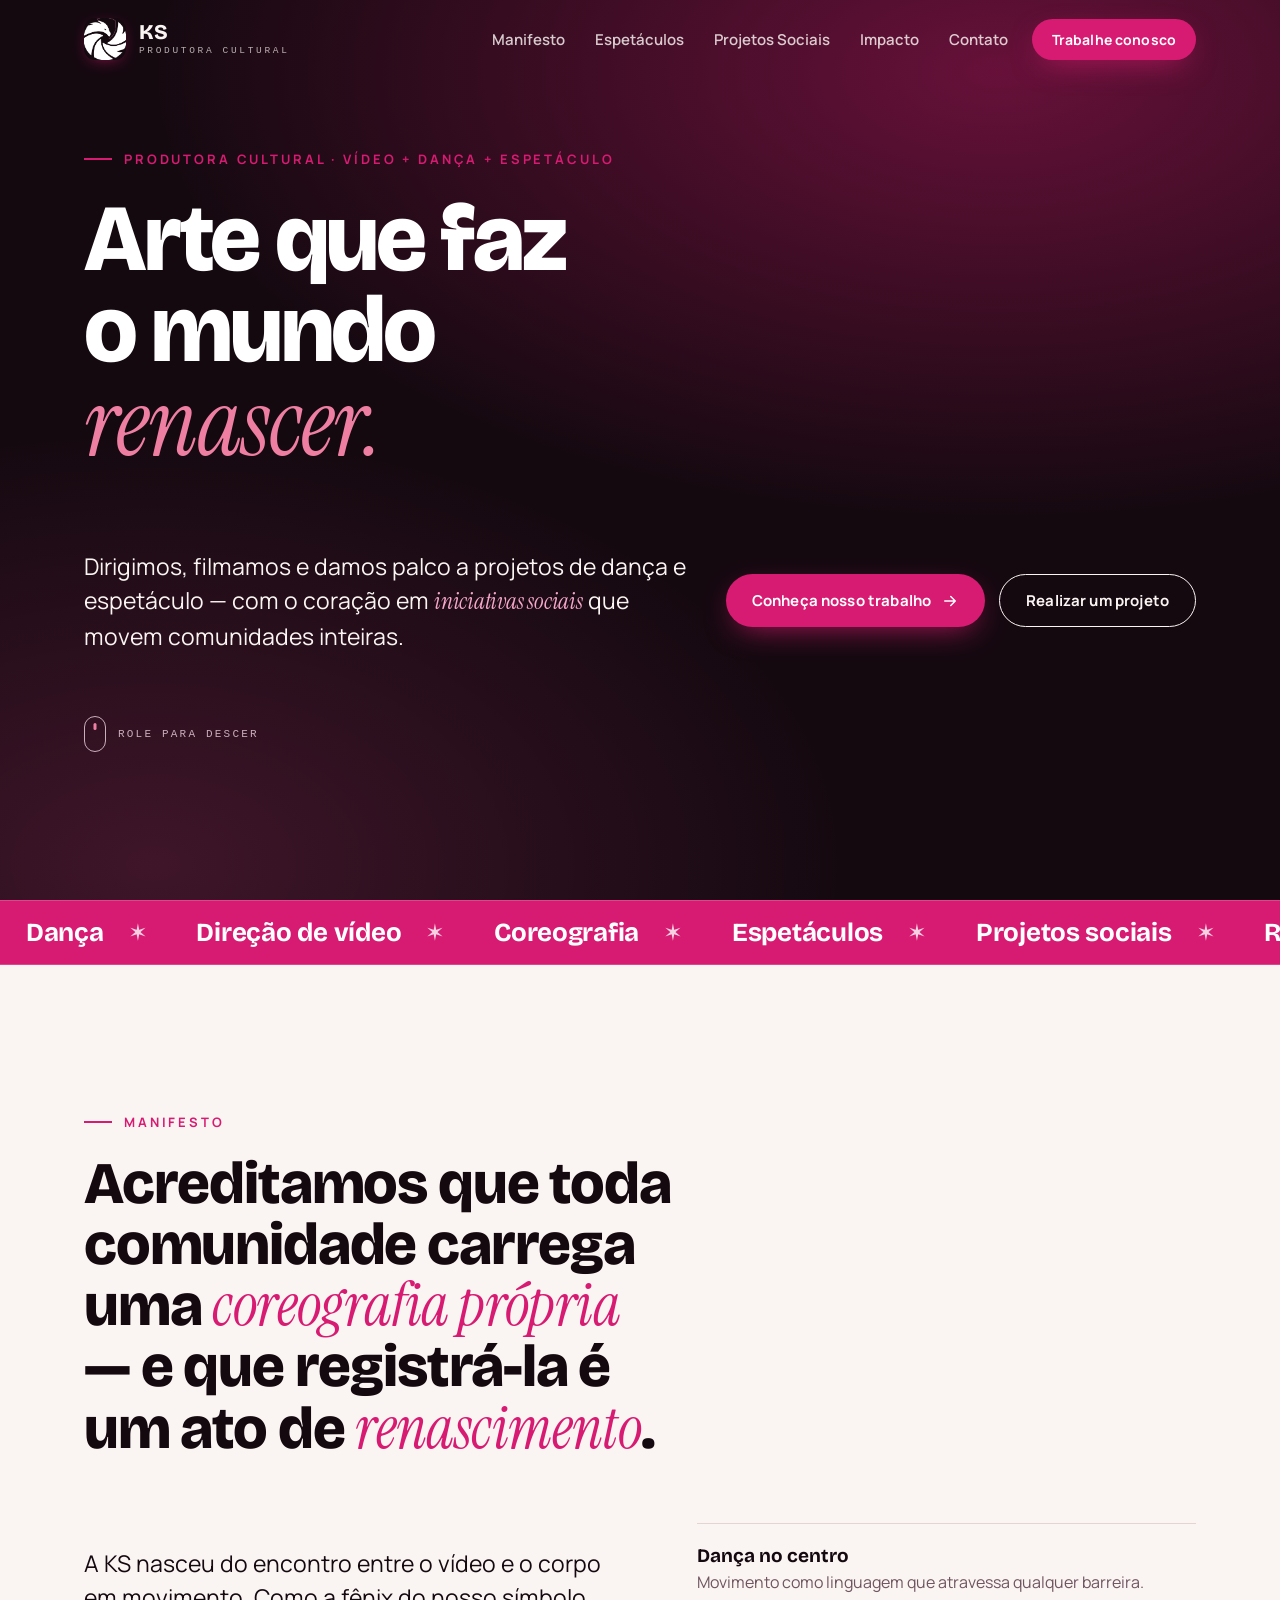
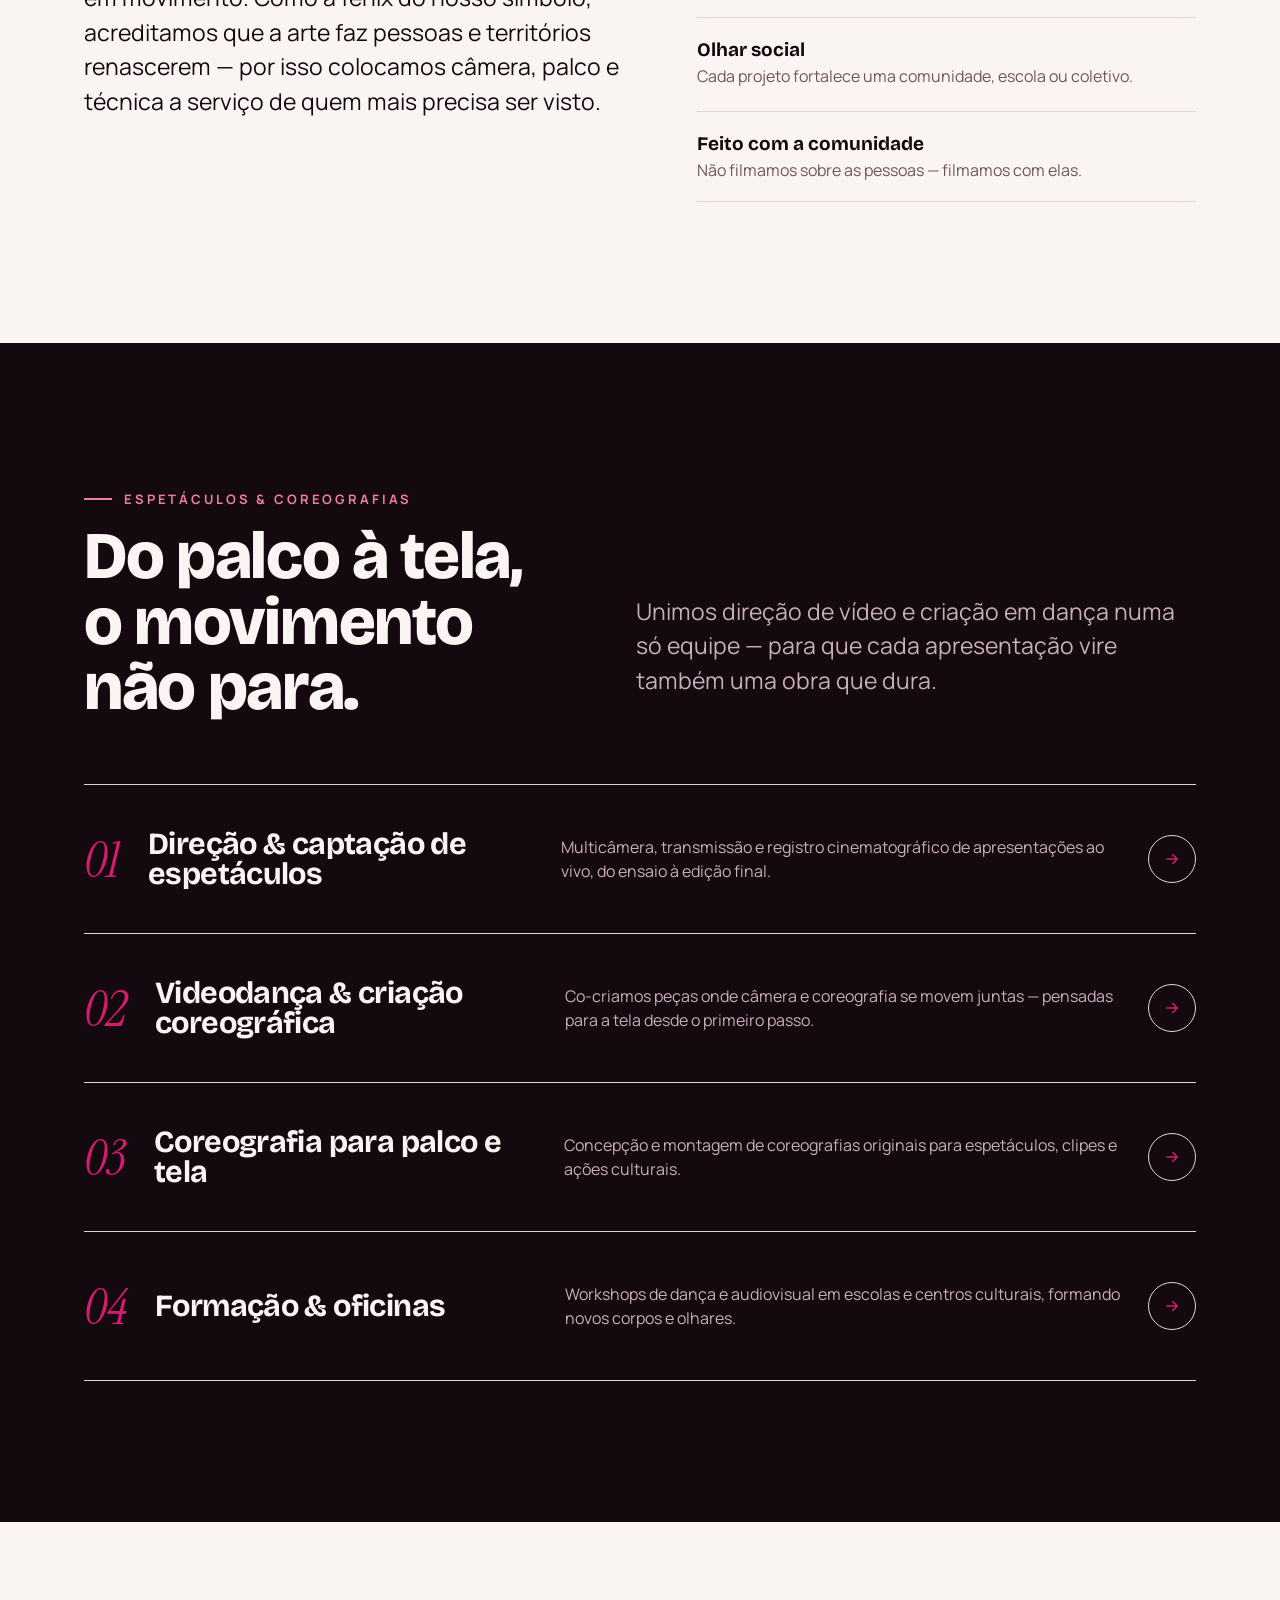
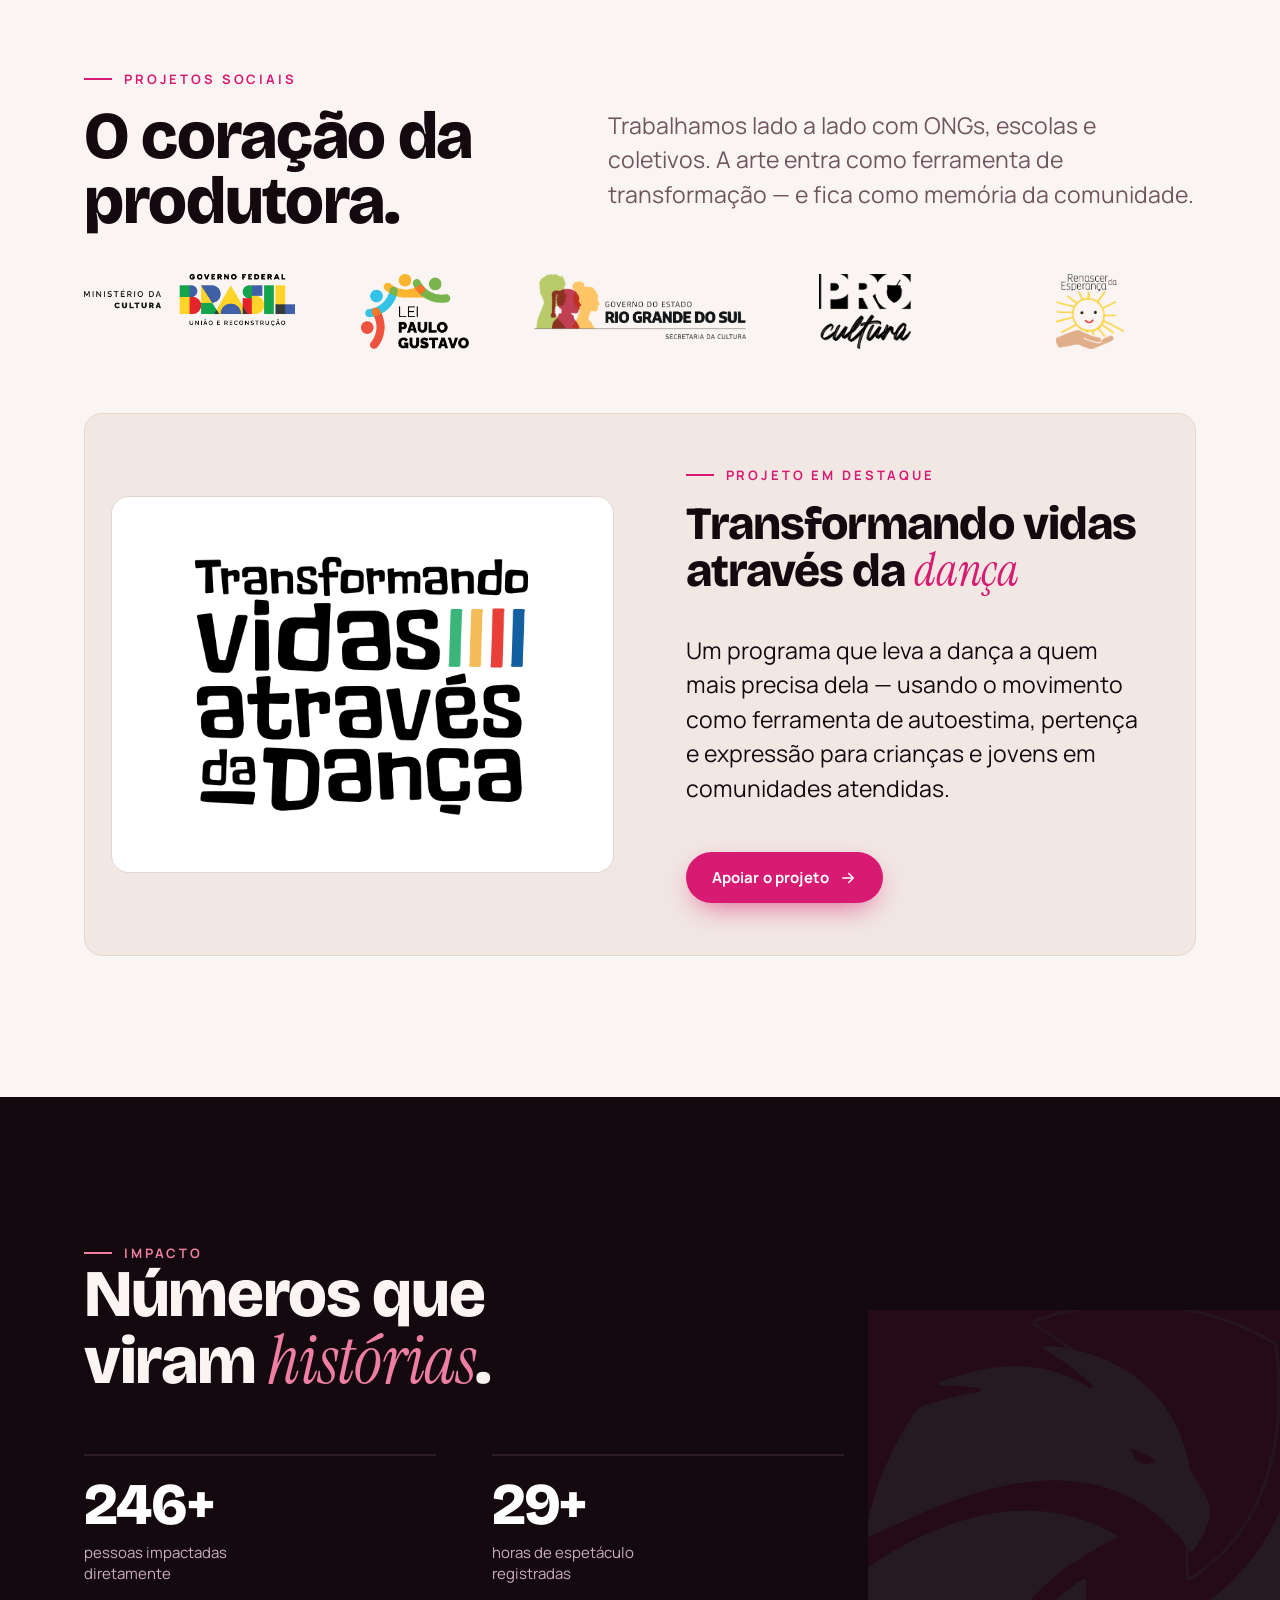
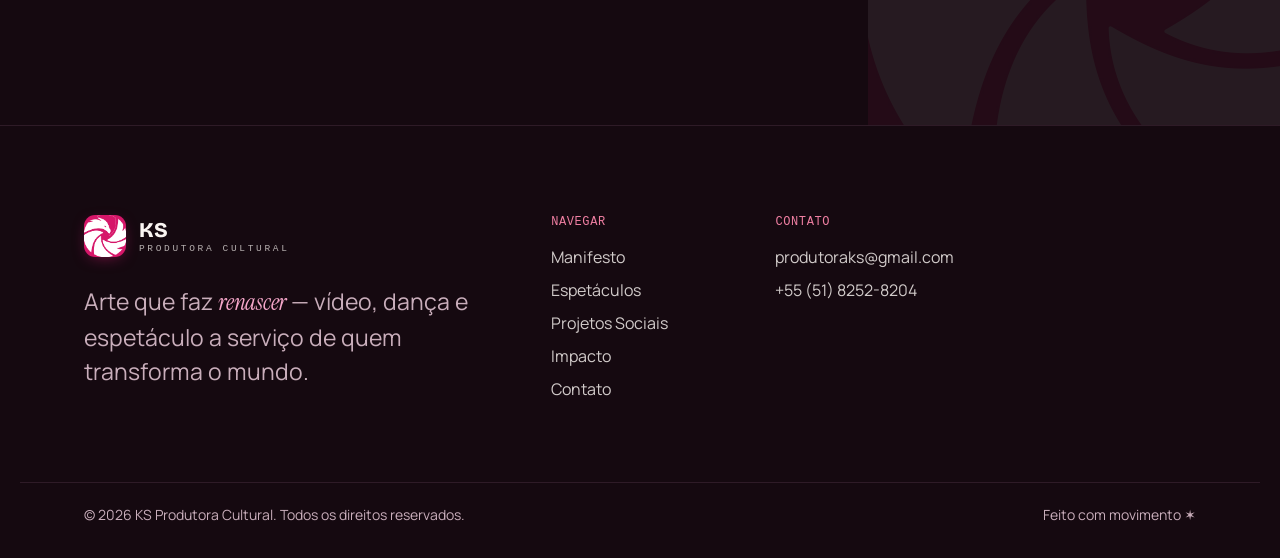
==== commit fbd3d8c6: "contato" ====
--- a/index.html
+++ b/index.html
@@ -33,7 +33,7 @@
         <a href="#impacto">Impacto</a>
         <a href="#contato">Contato</a>
       </nav>
-      <a href="#contato" class="btn btn--mag nav__cta">Trabalhe conosco</a>
+      <a href="https://wa.me/555182528204" class="btn btn--mag nav__cta">Trabalhe conosco</a>
       <button class="nav__burger" id="burger" aria-label="Abrir menu" aria-expanded="false">
         <span></span><span></span><span></span>
       </button>
@@ -43,8 +43,7 @@
       <a href="#palco" data-nav-close><span class="mono">02</span> Espetáculos</a>
       <a href="#social" data-nav-close><span class="mono">03</span> Projetos Sociais</a>
       <a href="#impacto" data-nav-close><span class="mono">04</span> Impacto</a>
-      <a href="#contato" data-nav-close><span class="mono">05</span> Contato</a>
-      <a href="#contato" data-nav-close class="btn btn--mag" style="margin-top:18px;align-self:flex-start;">
+      <a href="https://wa.me/555182528204" data-nav-close class="btn btn--mag" style="margin-top:18px;align-self:flex-start;">
         Trabalhe conosco
         <svg width="18" height="18" viewBox="0 0 24 24" fill="none" aria-hidden="true"><path d="M5 12h14M13 6l6 6-6 6" stroke="currentColor" stroke-width="2" stroke-linecap="round" stroke-linejoin="round"></path></svg>
       </a>
@@ -75,7 +74,7 @@
             <a href="#palco" class="btn btn--mag btn--arrow">Conheça nosso trabalho
               <svg width="18" height="18" viewBox="0 0 24 24" fill="none" aria-hidden="true"><path d="M5 12h14M13 6l6 6-6 6" stroke="currentColor" stroke-width="2" stroke-linecap="round" stroke-linejoin="round"></path></svg>
             </a>
-            <a href="#contato" class="btn btn--ghost"><span>Realizar um projeto</span></a>
+            <a href="https://wa.me/555182528204" class="btn btn--ghost"><span>Realizar um projeto</span></a>
           </div>
         </div>
 
--- a/css/styles.css
+++ b/css/styles.css
@@ -194,5 +194,5 @@
   content: "";
   position: fixed; inset: 0; z-index: 200; pointer-events: none;
   opacity: .5; mix-blend-mode: overlay;
-  background-image: url("data:image/svg+xml,%3Csvg xmlns='http://www.w3.org/2000/svg' width='160' height='160'%3E%3Cfilter id='n'%3E%3CfeTurbulence type='fractalNoise' baseFrequency='0.85' numOctaves='2' stitchTiles='stitch'/%3E%3C/filter%3E%3Crect width='100%25' height='100%25' filter='url(%23n)' opacity='0.32'/%3E%3C/svg%3E");
+  background-image: url("data:image/svg+xml,%3Csvg xmlns='https://www.w3.org/2000/svg' width='160' height='160'%3E%3Cfilter id='n'%3E%3CfeTurbulence type='fractalNoise' baseFrequency='0.85' numOctaves='2' stitchTiles='stitch'/%3E%3C/filter%3E%3Crect width='100%25' height='100%25' filter='url(%23n)' opacity='0.32'/%3E%3C/svg%3E");
 }
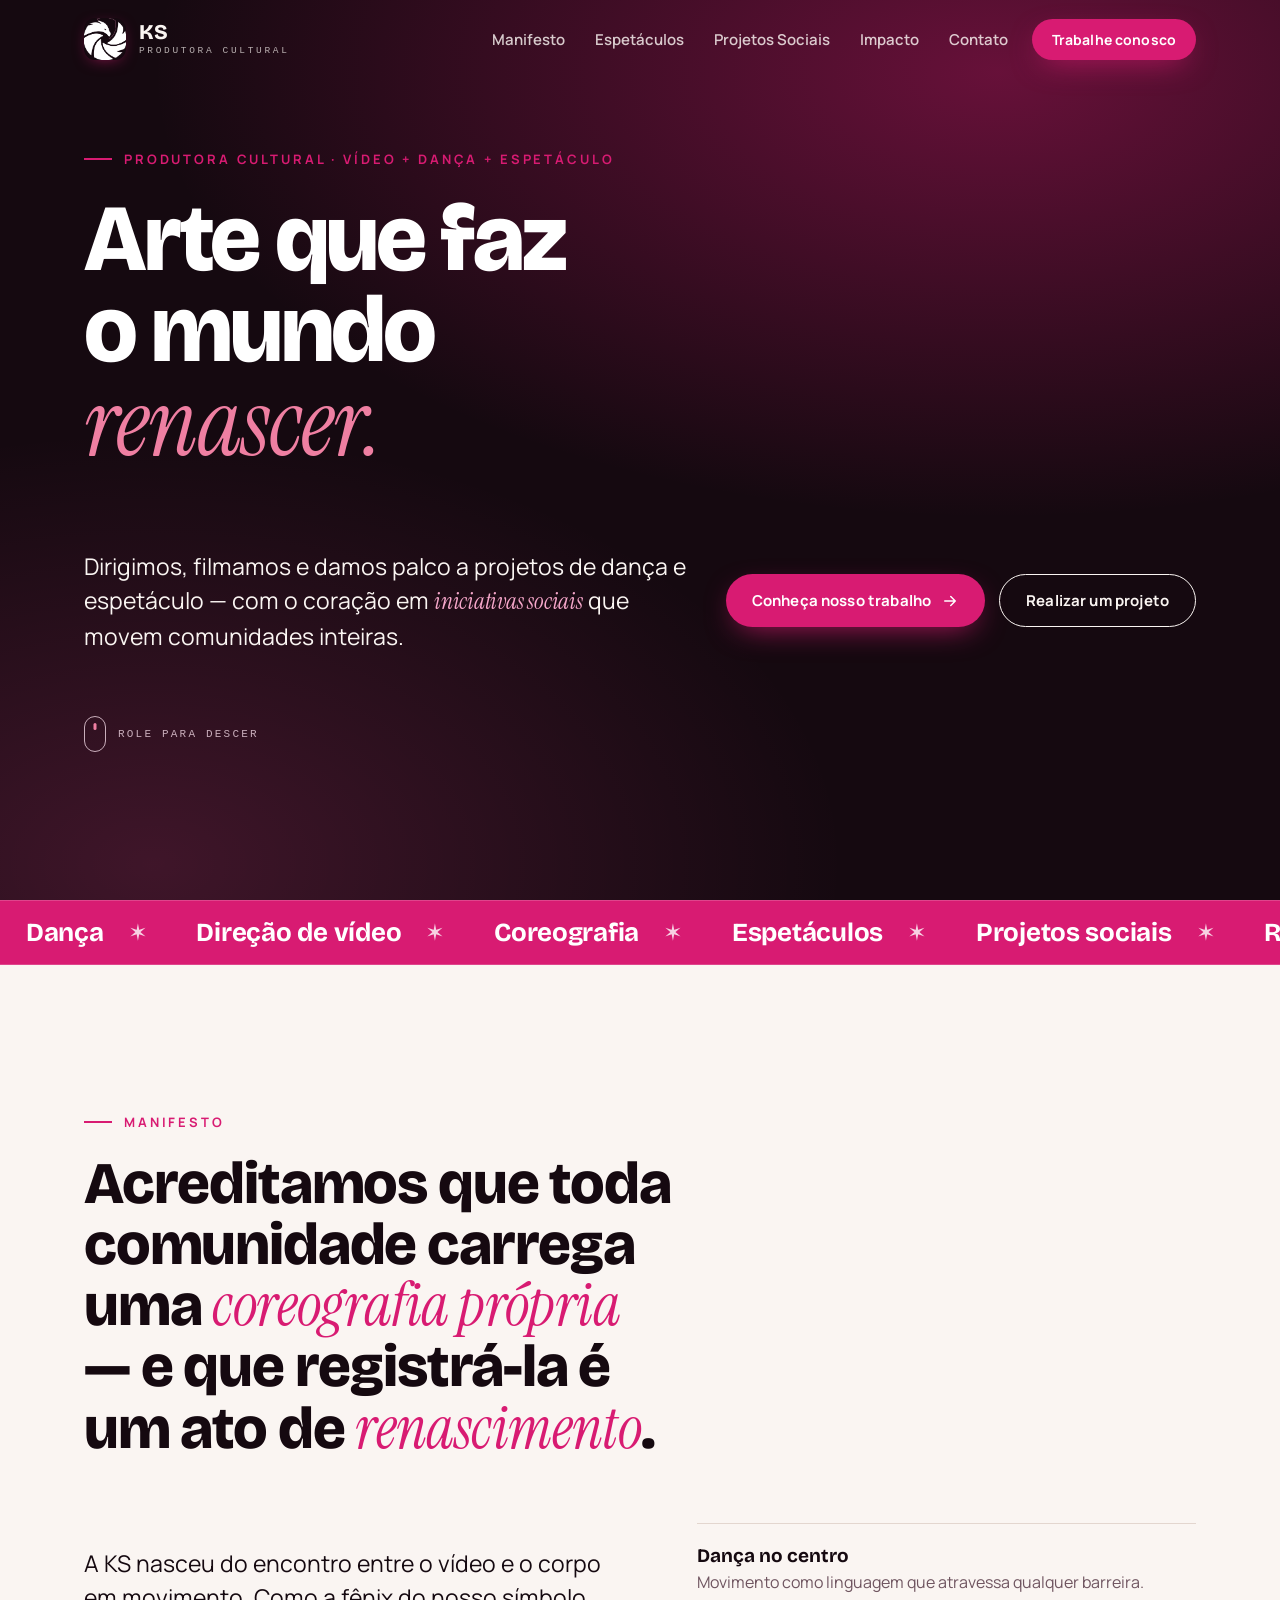
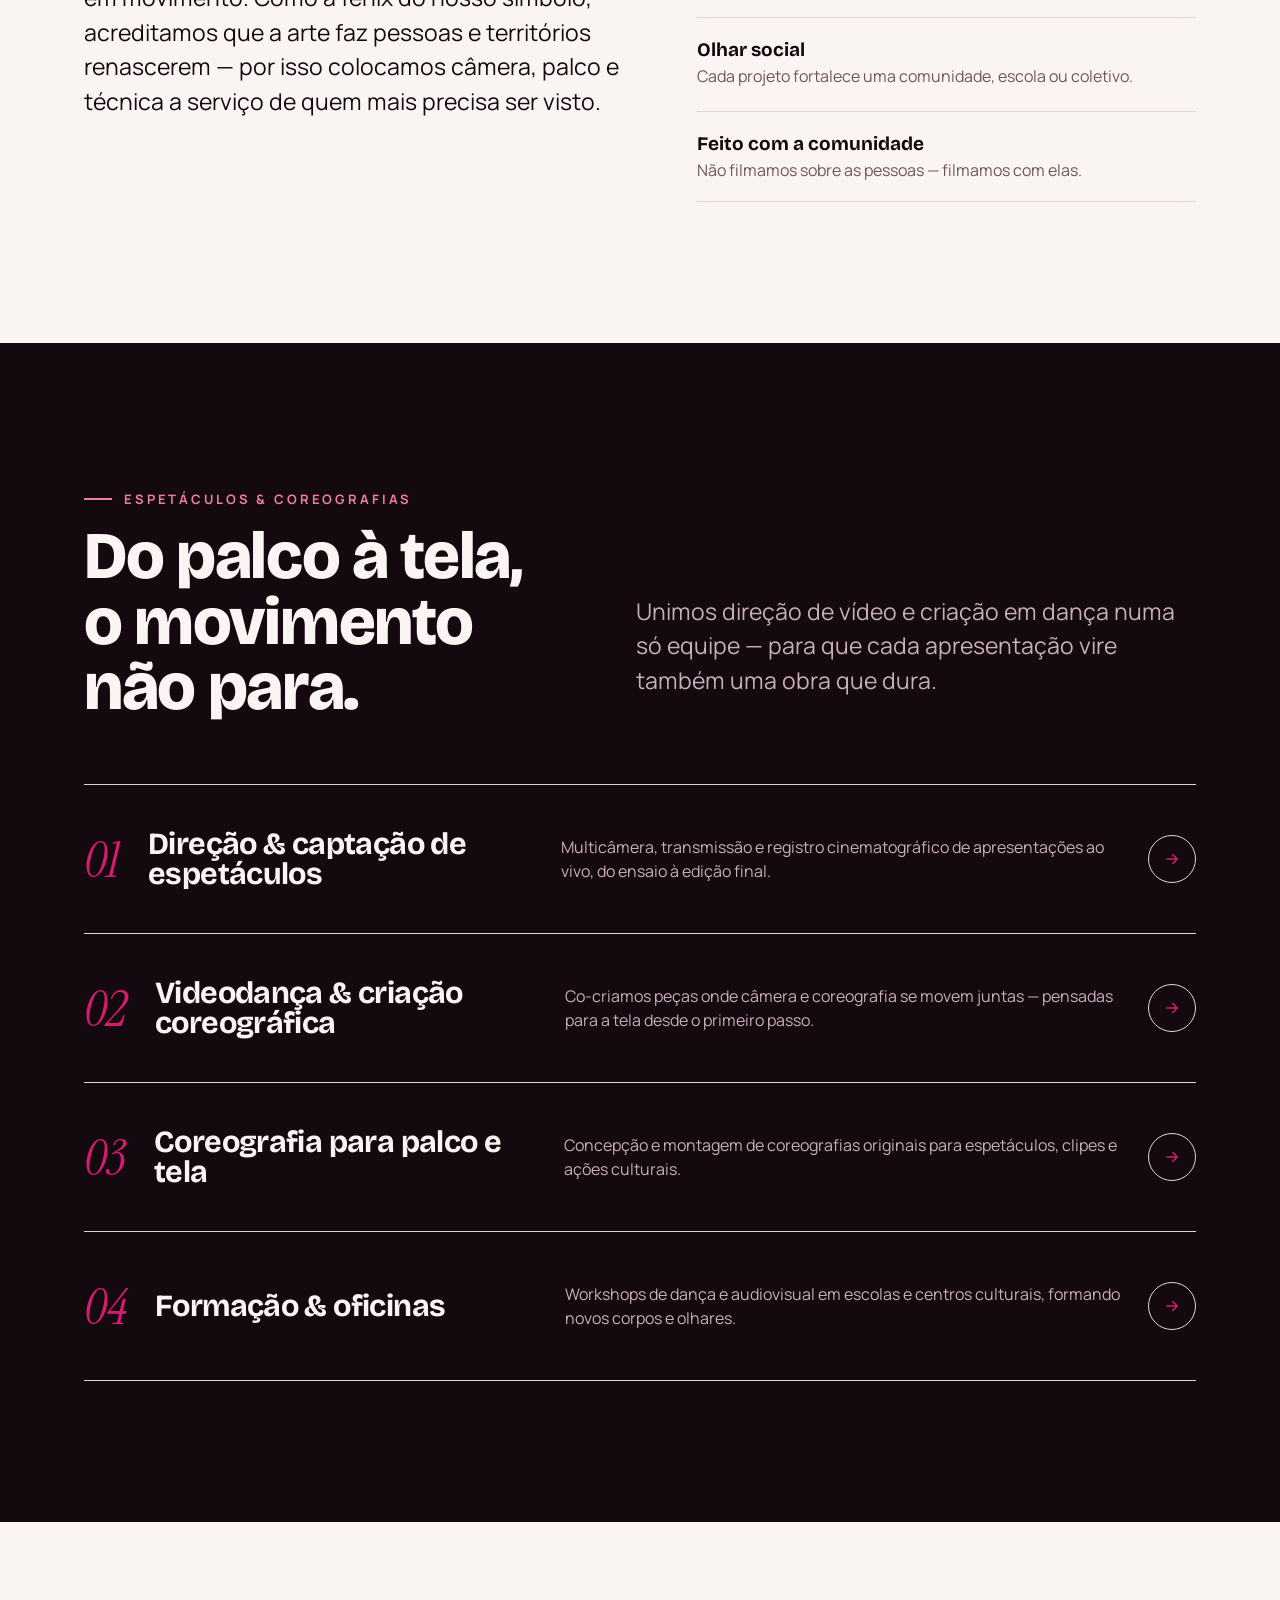
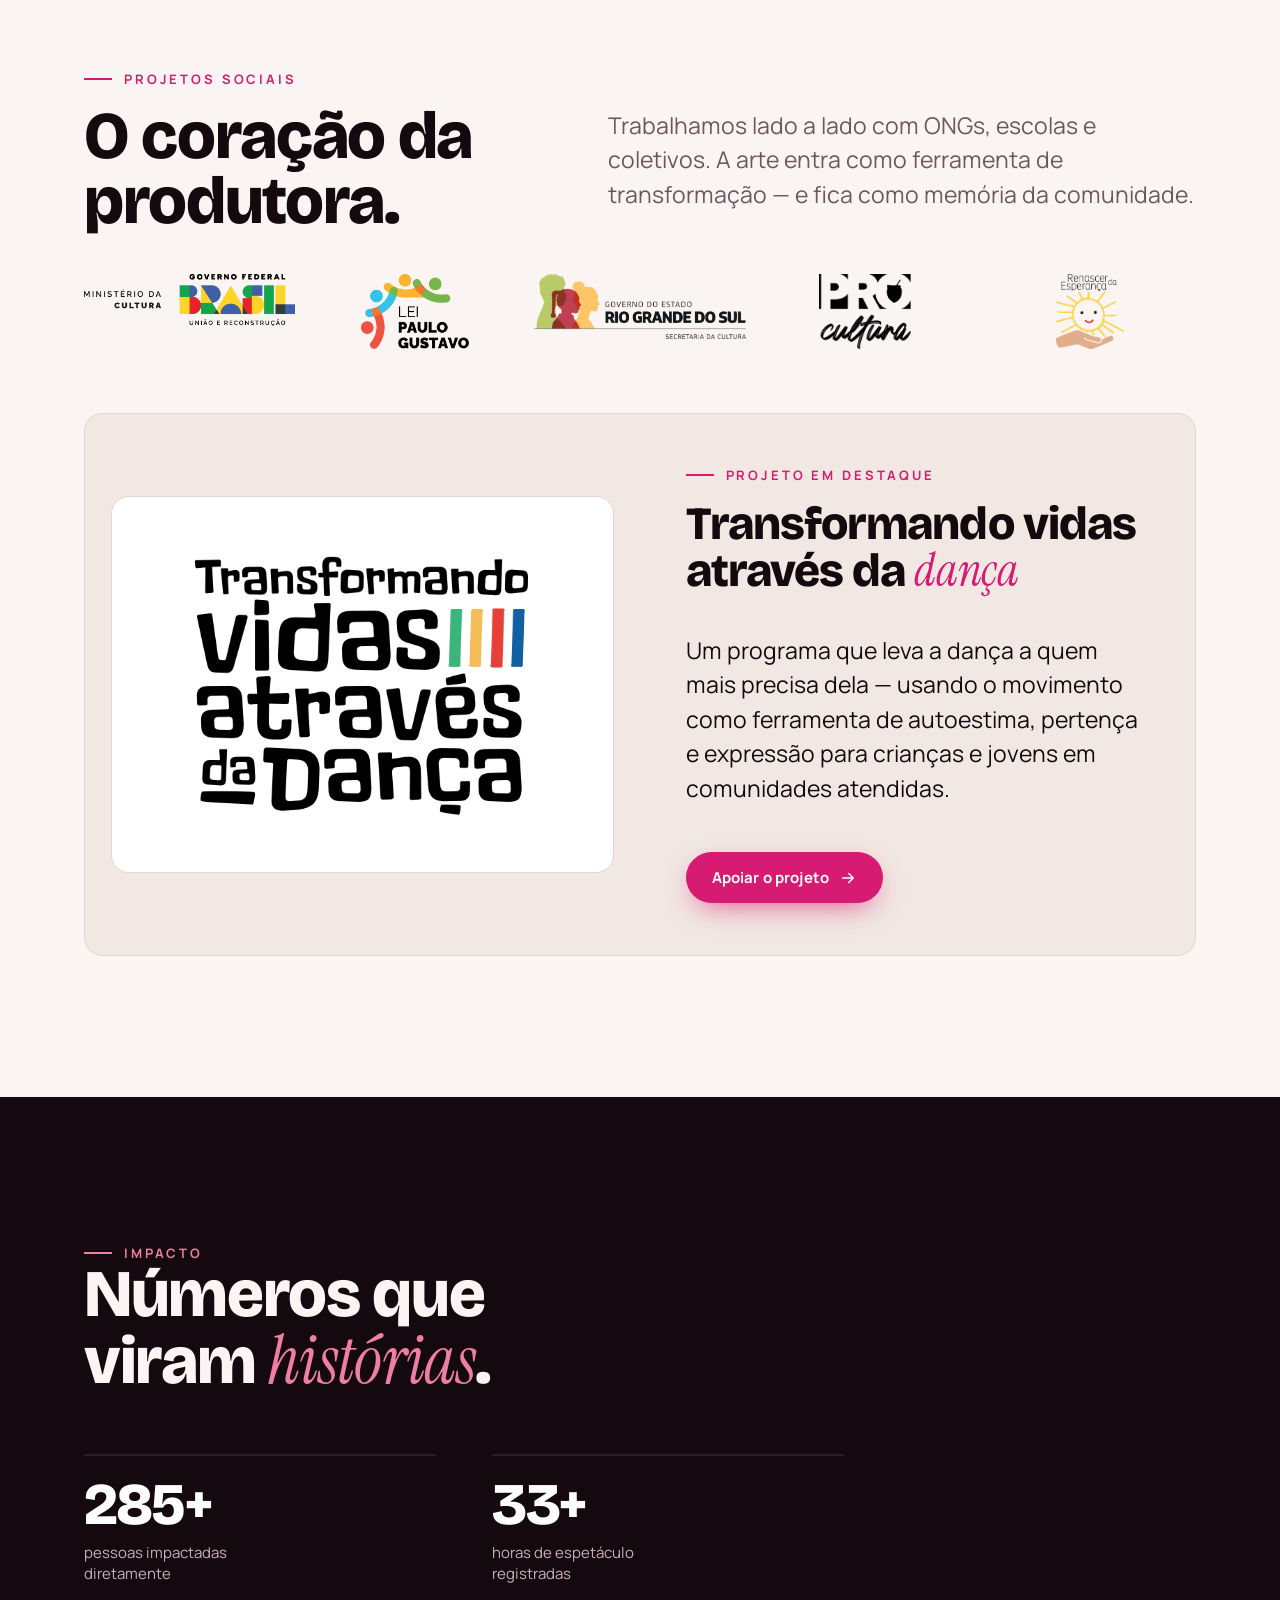
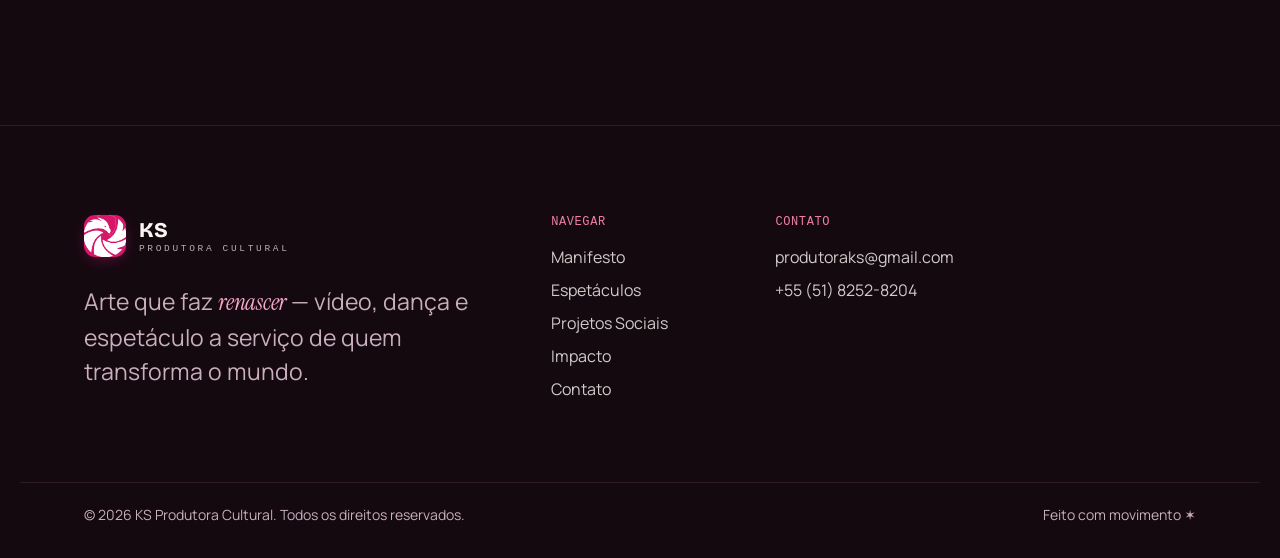
==== commit 7119d60f: "imagem" ====
--- a/index.html
+++ b/index.html
@@ -210,7 +210,6 @@
 
     <!-- ===================== IMPACTO ===================== -->
     <section id="impacto" class="section section--ink impacto">
-      <img class="impacto__ghost" src="assets/logo.jpg" alt="" aria-hidden="true" />
       <div class="wrap">
         <span class="eyebrow reveal">Impacto</span>
         <h2 class="h2 reveal" style="max-width:16ch;margin-bottom:8px;">
